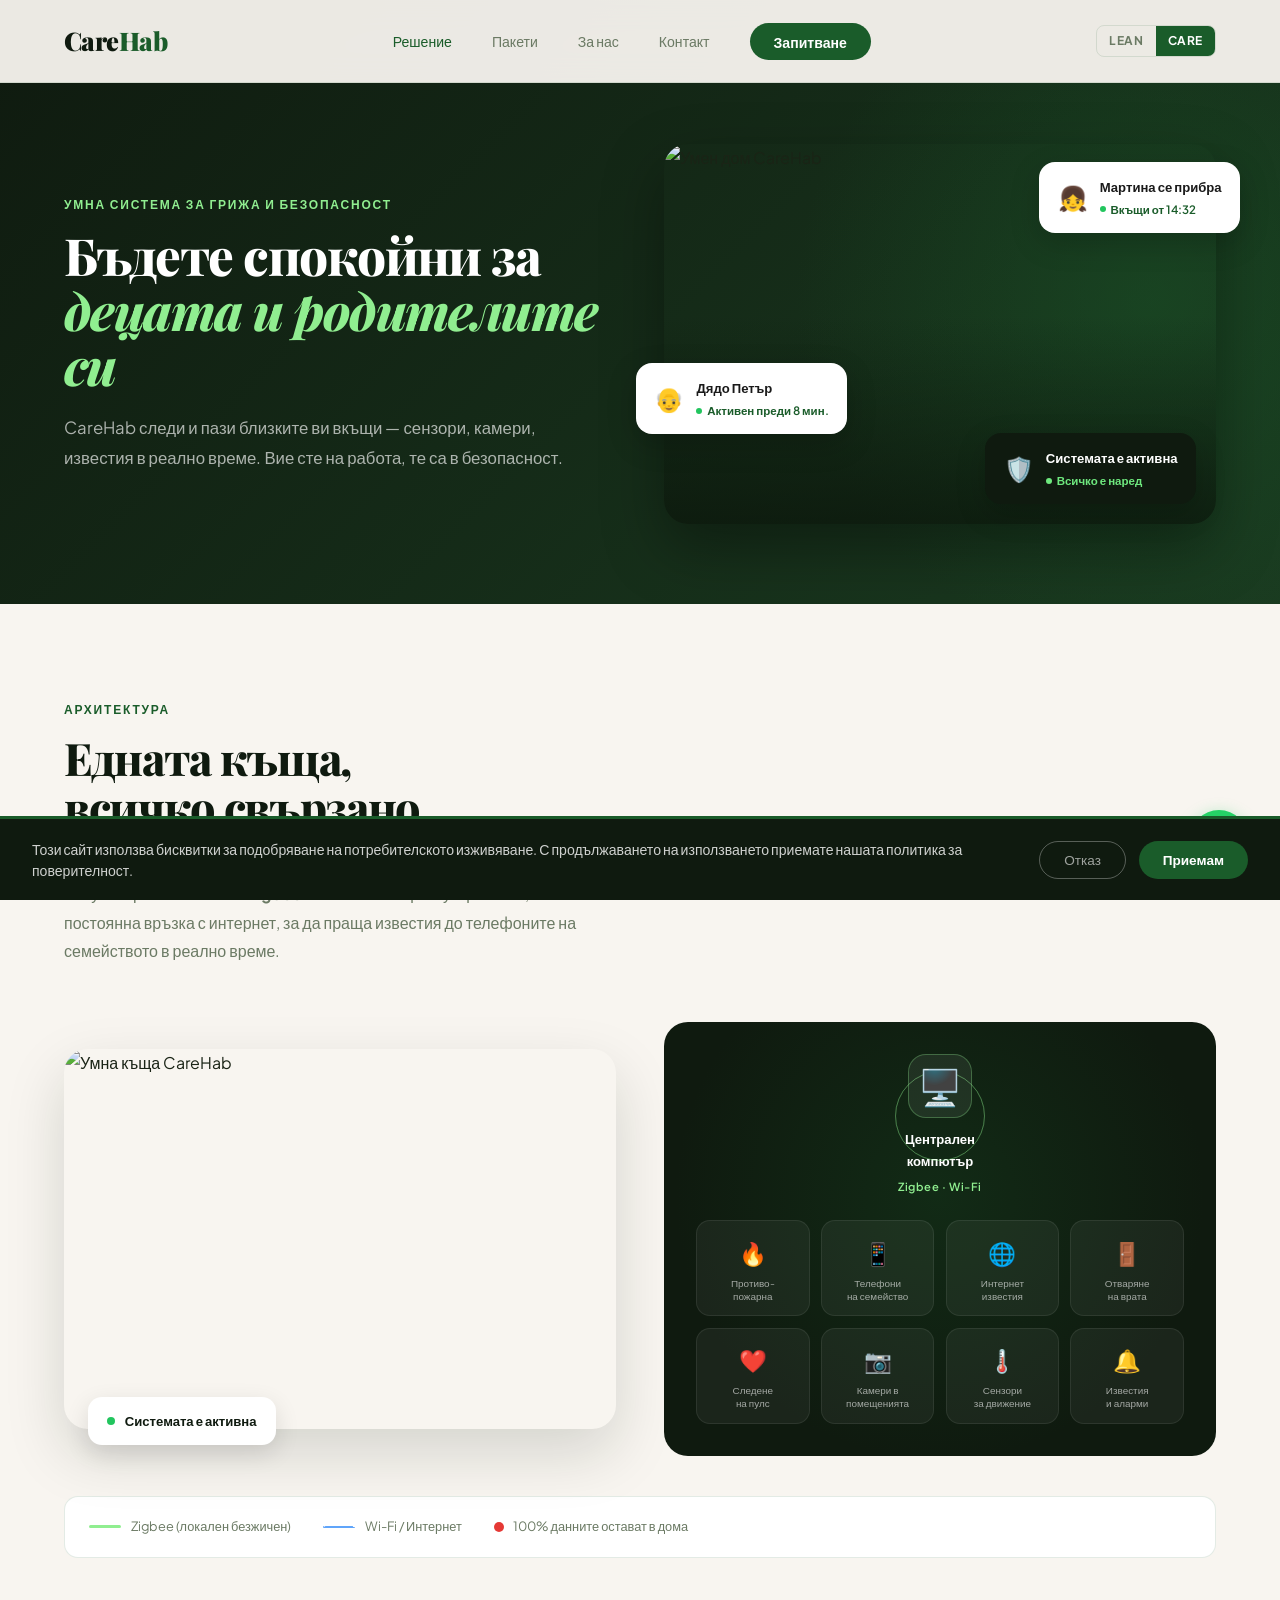
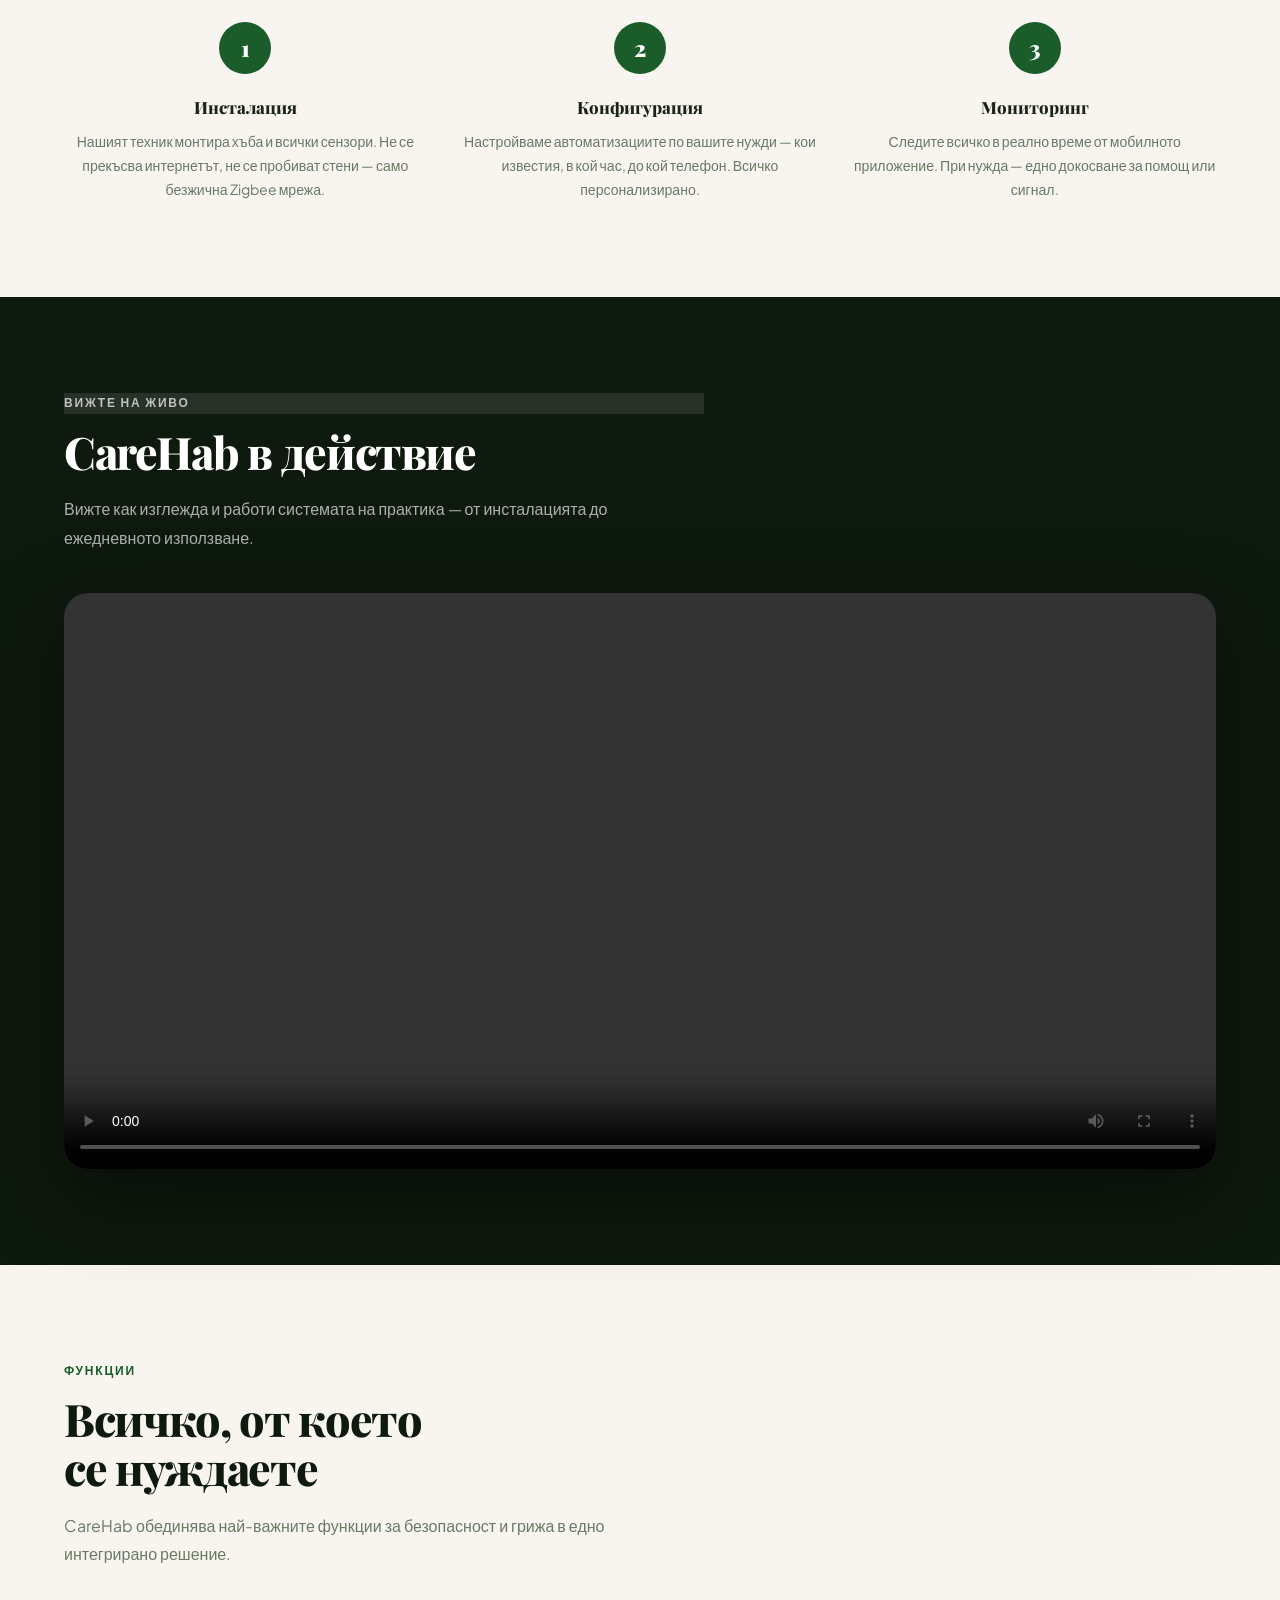
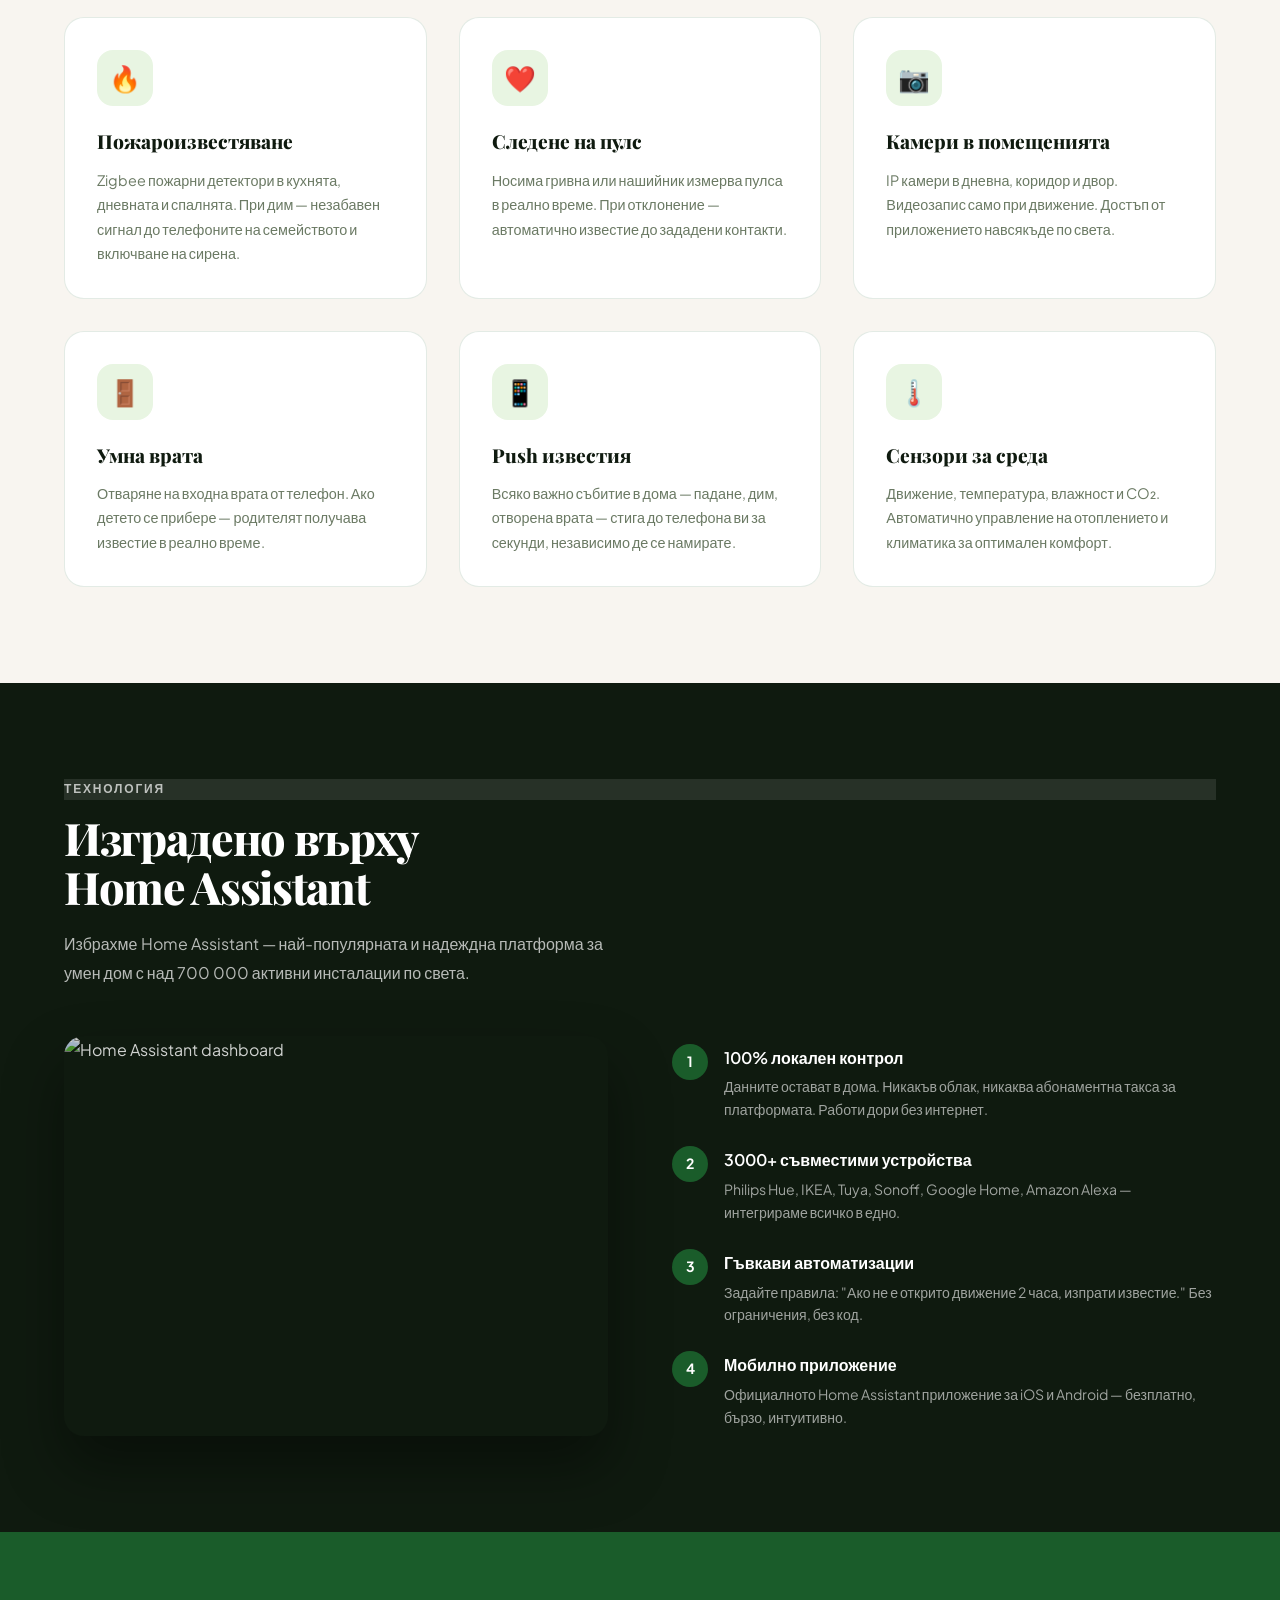
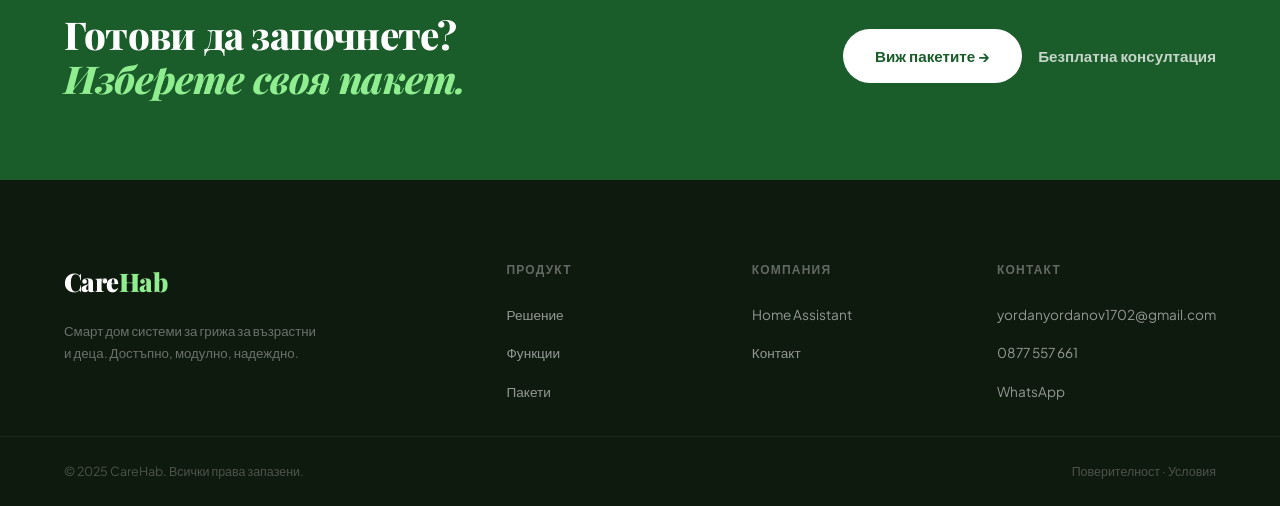
==== index.html @ 5077d725 "Expand admin panel: all sections editable + block editor for adding new items - index.html: add EDIT" ====
<!DOCTYPE html>
<html lang="bg">
<head>
<meta charset="UTF-8">
<meta name="viewport" content="width=device-width, initial-scale=1.0">
<meta name="google" content="notranslate">
<meta name="description" content="CareHab пази децата и родителите ви вкъщи — сензори, камери и известия в реално време. Подарете си спокойствие с умна система за грижа и безопасност на близките ви.">
<meta property="og:title" content="CareHab — Спокойствие за Вашите Близки">
<meta property="og:description" content="Пазим децата и родителите ви вкъщи — сензори, камери и известия в реално време. Умна грижа и безопасност за близките ви.">
<meta property="og:url" content="https://carehab.eu/">
<meta property="og:type" content="website">
<link rel="canonical" href="https://carehab.eu/">
<link rel="icon" type="image/svg+xml" href="data:image/svg+xml,<svg xmlns='http://www.w3.org/2000/svg' viewBox='0 0 64 64'><rect width='64' height='64' fill='%230f1a0f'/><text x='50%25' y='54%25' font-family='Georgia,serif' font-size='24' font-weight='bold' fill='%231a5c2a' text-anchor='middle' dominant-baseline='middle'>CH</text></svg>">
<title>CareHab — Спокойствие за Вашите Близки</title>
<script async src="https://www.googletagmanager.com/gtag/js?id=G-Q569DS673V"></script>
<script>window.dataLayer=window.dataLayer||[];function gtag(){dataLayer.push(arguments)}gtag('js',new Date());gtag('config','G-Q569DS673V');</script>
<link href="https://fonts.googleapis.com/css2?family=Playfair+Display:wght@700;800;900&family=Plus+Jakarta+Sans:wght@300;400;500;600&display=swap" rel="stylesheet">
<link rel="stylesheet" href="css/shared.css">
<style>
/* HERO 2-COL OVERRIDE */
.page-hero { display: grid; grid-template-columns: 1fr 1fr; gap: 3rem; align-items: center; padding: 9rem 5% 5rem; }
.page-hero-content { max-width: none; }
.page-hero-visual { position: relative; z-index: 1; }
.phv-card { border-radius: 24px; overflow: hidden; position: relative; box-shadow: 0 24px 60px rgba(0,0,0,0.35); }
.phv-card img { width: 100%; height: 380px; object-fit: cover; display: block; }
.phv-card::after { content:''; position:absolute; inset:0; background: linear-gradient(to top, rgba(10,20,10,.7) 0%, transparent 55%); }
.phv-badge { position: absolute; background: white; border-radius: 16px; padding: .85rem 1.15rem; display: flex; align-items: center; gap: .75rem; box-shadow: 0 10px 30px rgba(0,0,0,.18); z-index: 2; min-width: 190px; animation: float-in .6s ease both; }
.phv-badge-icon { font-size: 1.5rem; flex-shrink: 0; }
.phv-badge-name { font-size: .82rem; font-weight: 700; color: #1a1a1a; margin-bottom: .1rem; }
.phv-badge-status { font-size: .72rem; color: #1a5c2a; font-weight: 600; display: flex; align-items: center; gap: .3rem; }
.phv-badge-status::before { content:''; width: 6px; height: 6px; border-radius: 50%; background: #22c55e; display: inline-block; }
.phv-b1 { bottom: 90px; left: -28px; animation-delay: .1s; }
.phv-b2 { top: 18px; right: -24px; animation-delay: .25s; }
.phv-b3 { bottom: 20px; right: 20px; background: var(--dark); animation-delay: .4s; }
.phv-b3 .phv-badge-name { color: white; }
.phv-b3 .phv-badge-status { color: #6ee87e; }
.phv-b3 .phv-badge-status::before { background: #6ee87e; }
@keyframes float-in { from { opacity:0; transform:translateY(10px); } to { opacity:1; transform:none; } }
.phv-hub { position: absolute; bottom: 95px; right: -24px; width: 52px; height: 52px; background: var(--green); border-radius: 14px; display: flex; align-items: center; justify-content: center; font-size: 1.5rem; box-shadow: 0 8px 20px rgba(26,92,42,.5); z-index: 2; animation: float-in .5s .15s ease both; }
@media (max-width: 860px) {
  .page-hero { grid-template-columns: 1fr; }
  .page-hero-visual { display: none; }
}

/* VIDEO */
.video-section { background: var(--dark); }
.video-section .section-tag { background: rgba(255,255,255,.1); color: rgba(255,255,255,.7); }
.video-section .section-h { color: white; }
.video-section .section-p { color: rgba(255,255,255,.65); }
.video-wrap { margin-top: 2.5rem; border-radius: 24px; overflow: hidden; box-shadow: 0 30px 80px rgba(0,0,0,.5); position: relative; background: #000; }
.video-wrap video { width: 100%; display: block; max-height: 70vh; object-fit: contain; }

/* FEATURES GRID */
.features-section { background: var(--cream); }
.features-grid { display: grid; grid-template-columns: repeat(3, 1fr); gap: 2rem; margin-top: 3rem; }
.feature-card { background: white; border-radius: 20px; padding: 2rem; border: 1px solid var(--border); transition: box-shadow .25s, transform .25s; }
.feature-card:hover { box-shadow: 0 16px 40px rgba(15,26,15,.1); transform: translateY(-4px); }
.feature-card-icon { width: 56px; height: 56px; background: var(--accent); border-radius: 16px; display: flex; align-items: center; justify-content: center; font-size: 1.6rem; margin-bottom: 1.2rem; }
.feature-card h3 { font-family: 'Playfair Display', serif; font-size: 1.2rem; margin-bottom: .6rem; color: var(--dark); }
.feature-card p { font-size: .9rem; color: var(--muted); line-height: 1.7; }
@media (max-width: 900px) { .features-grid { grid-template-columns: 1fr 1fr; } }
@media (max-width: 600px) { .features-grid { grid-template-columns: 1fr; } }

/* HA SECTION */
.ha-section { background: var(--dark); color: white; }
.ha-section .section-tag { background: rgba(255,255,255,.1); color: rgba(255,255,255,.7); }
.ha-section .section-h { color: white; }
.ha-section .section-p { color: rgba(255,255,255,.7); }
.ha-grid { display: grid; grid-template-columns: 1fr 1fr; gap: 4rem; align-items: center; margin-top: 3rem; }
.ha-img { border-radius: 20px; overflow: hidden; box-shadow: 0 30px 60px rgba(0,0,0,.4); }
.ha-img img { width: 100%; height: 400px; object-fit: cover; display: block; }
.ha-points { display: flex; flex-direction: column; gap: 1.6rem; }
.ha-point { display: flex; gap: 1rem; align-items: flex-start; }
.ha-point-num { width: 36px; height: 36px; background: var(--green); color: white; border-radius: 50%; display: flex; align-items: center; justify-content: center; font-weight: 700; font-size: .88rem; flex-shrink: 0; }
.ha-point-text h4 { font-size: 1rem; font-weight: 600; color: white; margin-bottom: .3rem; }
.ha-point-text p { font-size: .88rem; color: rgba(255,255,255,.6); line-height: 1.6; }
@media (max-width: 800px) { .ha-grid { grid-template-columns: 1fr; } }

/* HOW DETAIL */
.how-detail-steps { display: grid; grid-template-columns: repeat(3, 1fr); gap: 2rem; margin-top: 3rem; }
.how-step { text-align: center; }
.how-step-num { width: 52px; height: 52px; background: var(--green); color: white; border-radius: 50%; display: flex; align-items: center; justify-content: center; font-family: 'Playfair Display', serif; font-size: 1.4rem; font-weight: 900; margin: 0 auto 1.2rem; }
.how-step h3 { font-size: 1.05rem; margin-bottom: .5rem; }
.how-step p { font-size: .88rem; color: var(--muted); line-height: 1.7; }
@media (max-width: 700px) { .how-detail-steps { grid-template-columns: 1fr; } }
</style>
</head>
<body>

<nav>
  <a href="index.html" class="logo">Care<span>Hab</span></a>
  <ul>
    <li><a href="index.html">Решение</a></li>
    <li><a href="paketi.html">Пакети</a></li>
    <li><a href="za-nas.html">За нас</a></li>
    <li><a href="kontakt.html">Контакт</a></li>
    <li><a href="kontakt.html" class="nav-cta">Запитване</a></li>
  </ul>
  <div style="display:flex;align-items:center;gap:1rem;">
    <div class="site-switcher">
      <a href="https://leanhab.eu" target="_blank" rel="noopener" class="site-btn">LEAN</a>
      <span class="site-btn active">CARE</span>
    </div>
    <button class="hamburger" id="hamburger" onclick="toggleMenu()" aria-label="Меню">
      <span></span><span></span><span></span>
    </button>
  </div>
</nav>

<div class="mobile-nav" id="mobile-nav">
  <a href="index.html" onclick="closeMenu()">Решение</a>
  <a href="paketi.html" onclick="closeMenu()">Пакети</a>
  <a href="za-nas.html" onclick="closeMenu()">За нас</a>
  <a href="kontakt.html" onclick="closeMenu()">Контакт</a>
  <a href="kontakt.html" onclick="closeMenu()">Запитване →</a>
</div>

<a href="https://wa.me/359883584139" target="_blank" class="whatsapp-btn" aria-label="WhatsApp">
  <span class="whatsapp-tooltip">Пишете ни в WhatsApp</span>
  <svg viewBox="0 0 24 24"><path d="M17.472 14.382c-.297-.149-1.758-.867-2.03-.967-.273-.099-.471-.148-.67.15-.197.297-.767.966-.94 1.164-.173.199-.347.223-.644.075-.297-.15-1.255-.463-2.39-1.475-.883-.788-1.48-1.761-1.653-2.059-.173-.297-.018-.458.13-.606.134-.133.298-.347.446-.52.149-.174.198-.298.298-.497.099-.198.05-.371-.025-.52-.075-.149-.669-1.612-.916-2.207-.242-.579-.487-.5-.669-.51-.173-.008-.371-.01-.57-.01-.198 0-.52.074-.792.372-.272.297-1.04 1.016-1.04 2.479 0 1.462 1.065 2.875 1.213 3.074.149.198 2.096 3.2 5.077 4.487.709.306 1.262.489 1.694.625.712.227 1.36.195 1.871.118.571-.085 1.758-.719 2.006-1.413.248-.694.248-1.289.173-1.413-.074-.124-.272-.198-.57-.347m-5.421 7.403h-.004a9.87 9.87 0 01-5.031-1.378l-.361-.214-3.741.982.998-3.648-.235-.374a9.86 9.86 0 01-1.51-5.26c.001-5.45 4.436-9.884 9.888-9.884 2.64 0 5.122 1.03 6.988 2.898a9.825 9.825 0 012.893 6.994c-.003 5.45-4.437 9.884-9.885 9.884m8.413-18.297A11.815 11.815 0 0012.05 0C5.495 0 .16 5.335.157 11.892c0 2.096.547 4.142 1.588 5.945L.057 24l6.305-1.654a11.882 11.882 0 005.683 1.448h.005c6.554 0 11.89-5.335 11.893-11.893a11.821 11.821 0 00-3.48-8.413z"/></svg>
</a>

<div class="cookie-banner" id="cookie-banner">
  <p>Този сайт използва бисквитки за подобряване на потребителското изживяване. С продължаването на използването приемате нашата политика за поверителност.</p>
  <div class="cookie-actions">
    <button class="btn-cookie-decline" onclick="cookieDecline()">Отказ</button>
    <button class="btn-cookie-accept" onclick="cookieAccept()">Приемам</button>
  </div>
</div>

<!-- PAGE HERO -->
<div class="page-hero">
  <div class="page-hero-content">
    <div class="section-tag"><!-- EDIT:hero_tag -->Умна система за грижа и безопасност<!-- /EDIT:hero_tag --></div>
    <h1><!-- EDIT:hero_title -->Бъдете спокойни за<br><em>децата и родителите си</em><!-- /EDIT:hero_title --></h1>
    <p><!-- EDIT:hero_sub -->CareHab следи и пази близките ви вкъщи — сензори, камери, известия в реално време. Вие сте на работа, те са в безопасност.<!-- /EDIT:hero_sub --></p>
  </div>

  <div class="page-hero-visual">
    <div class="phv-card">
      <img src="https://images.unsplash.com/photo-1570129477492-45c003edd2be?w=900&q=85" alt="Умен дом CareHab">
    </div>

    <!-- Elder badge -->
    <div class="phv-badge phv-b1">
      <div class="phv-badge-icon">👴</div>
      <div>
        <div class="phv-badge-name"><!-- EDIT:badge_elder_name -->Дядо Петър<!-- /EDIT:badge_elder_name --></div>
        <div class="phv-badge-status"><!-- EDIT:badge_elder_status -->Активен преди 8 мин.<!-- /EDIT:badge_elder_status --></div>
      </div>
    </div>

    <!-- Child badge -->
    <div class="phv-badge phv-b2">
      <div class="phv-badge-icon">👧</div>
      <div>
        <div class="phv-badge-name"><!-- EDIT:badge_child_name -->Мартина се прибра<!-- /EDIT:badge_child_name --></div>
        <div class="phv-badge-status"><!-- EDIT:badge_child_status -->Вкъщи от 14:32<!-- /EDIT:badge_child_status --></div>
      </div>
    </div>

    <!-- System status -->
    <div class="phv-badge phv-b3">
      <div class="phv-badge-icon">🛡️</div>
      <div>
        <div class="phv-badge-name">Системата е активна</div>
        <div class="phv-badge-status">Всичко е наред</div>
      </div>
    </div>
  </div>
</div>

<!-- КАК РАБОТИ — ДЕТАЙЛНО -->
<section class="section howitworks-section" id="howitworks">
  <div style="max-width:640px;">
    <div class="section-tag">Архитектура</div>
    <h2 class="section-h"><!-- EDIT:hiw_title -->Едната къща,<br>всичко свързано<!-- /EDIT:hiw_title --></h2>
    <p class="section-p"><!-- EDIT:hiw_text -->В дома инсталираме един малък компютър — сърцето на системата. Той комуникира безжично по <strong>Zigbee</strong> с всички сензори и устройства, и има постоянна връзка с интернет, за да праща известия до телефоните на семейството в реално време.<!-- /EDIT:hiw_text --></p>
  </div>
  <div class="hiw-layout">
    <div class="hiw-photo-wrap">
      <img src="https://images.unsplash.com/photo-1570129477492-45c003edd2be?w=800&q=85" alt="Умна къща CareHab" class="hiw-photo">
      <div class="hiw-photo-badge"><span class="hiw-badge-dot"></span> Системата е активна</div>
    </div>
    <div class="hiw-diagram">
      <div class="hiw-hub">
        <div class="hiw-hub-icon">🖥️</div>
        <div class="hiw-hub-label">Централен<br>компютър</div>
        <div class="hiw-hub-sub">Zigbee · Wi-Fi</div>
        <div class="hiw-pulse-ring"></div>
        <div class="hiw-pulse-ring hiw-pulse-ring-2"></div>
      </div>
      <div class="hiw-nodes">
        <div class="hiw-node"><div class="hiw-node-icon">🔥</div><div class="hiw-node-label">Противо-<br>пожарна</div></div>
        <div class="hiw-node"><div class="hiw-node-icon">📱</div><div class="hiw-node-label">Телефони<br>на семейство</div></div>
        <div class="hiw-node"><div class="hiw-node-icon">🌐</div><div class="hiw-node-label">Интернет<br>известия</div></div>
        <div class="hiw-node"><div class="hiw-node-icon">🚪</div><div class="hiw-node-label">Отваряне<br>на врата</div></div>
        <div class="hiw-node"><div class="hiw-node-icon">❤️</div><div class="hiw-node-label">Следене<br>на пулс</div></div>
        <div class="hiw-node"><div class="hiw-node-icon">📷</div><div class="hiw-node-label">Камери в<br>помещенията</div></div>
        <div class="hiw-node"><div class="hiw-node-icon">🌡️</div><div class="hiw-node-label">Сензори<br>за движение</div></div>
        <div class="hiw-node"><div class="hiw-node-icon">🔔</div><div class="hiw-node-label">Известия<br>и аларми</div></div>
      </div>
    </div>
  </div>
  <div class="hiw-legend">
    <div class="hiw-legend-item"><div class="hiw-legend-line hiw-line-zigbee"></div><span>Zigbee (локален безжичен)</span></div>
    <div class="hiw-legend-item"><div class="hiw-legend-line hiw-line-wifi"></div><span>Wi-Fi / Интернет</span></div>
    <div class="hiw-legend-item"><div class="hiw-legend-dot" style="background:#e53935;"></div><span>100% данните остават в дома</span></div>
  </div>

  <!-- Стъпки -->
  <div class="how-detail-steps" style="margin-top:4rem;"><!-- EDIT:hiw_steps -->
    <div class="how-step">
      <div class="how-step-num">1</div>
      <h3>Инсталация</h3>
      <p>Нашият техник монтира хъба и всички сензори. Не се прекъсва интернетът, не се пробиват стени — само безжична Zigbee мрежа.</p>
    </div>
    <div class="how-step">
      <div class="how-step-num">2</div>
      <h3>Конфигурация</h3>
      <p>Настройваме автоматизациите по вашите нужди — кои известия, в кой час, до кой телефон. Всичко персонализирано.</p>
    </div>
    <div class="how-step">
      <div class="how-step-num">3</div>
      <h3>Мониторинг</h3>
      <p>Следите всичко в реално време от мобилното приложение. При нужда — едно докосване за помощ или сигнал.</p>
    </div><!-- /EDIT:hiw_steps -->
  </div>
</section>

<!-- ВИДЕО -->
<section class="section video-section" id="video">
  <div style="max-width:640px;">
    <div class="section-tag">Вижте на живо</div>
    <h2 class="section-h"><!-- EDIT:video_title -->CareHab в действие<!-- /EDIT:video_title --></h2>
    <p class="section-p"><!-- EDIT:video_text -->Вижте как изглежда и работи системата на практика — от инсталацията до ежедневното използване.<!-- /EDIT:video_text --></p>
  </div>
  <div class="video-wrap">
    <video controls playsinline preload="metadata" poster="">
      <source src="video/carehab.mp4" type="video/mp4">
      Вашият браузър не поддържа видео.
    </video>
  </div>
</section>

<!-- ФУНКЦИИ -->
<section class="section features-section" id="features">
  <div style="max-width:600px;">
    <div class="section-tag">Функции</div>
    <h2 class="section-h"><!-- EDIT:features_title -->Всичко, от което<br>се нуждаете<!-- /EDIT:features_title --></h2>
    <p class="section-p"><!-- EDIT:features_text -->CareHab обединява най-важните функции за безопасност и грижа в едно интегрирано решение.<!-- /EDIT:features_text --></p>
  </div>
  <div class="features-grid"><!-- EDIT:features_cards -->
    <div class="feature-card">
      <div class="feature-card-icon">🔥</div>
      <h3>Пожароизвестяване</h3>
      <p>Zigbee пожарни детектори в кухнята, дневната и спалнята. При дим — незабавен сигнал до телефоните на семейството и включване на сирена.</p>
    </div>
    <div class="feature-card">
      <div class="feature-card-icon">❤️</div>
      <h3>Следене на пулс</h3>
      <p>Носима гривна или нашийник измерва пулса в реално време. При отклонение — автоматично известие до зададени контакти.</p>
    </div>
    <div class="feature-card">
      <div class="feature-card-icon">📷</div>
      <h3>Камери в помещенията</h3>
      <p>IP камери в дневна, коридор и двор. Видеозапис само при движение. Достъп от приложението навсякъде по света.</p>
    </div>
    <div class="feature-card">
      <div class="feature-card-icon">🚪</div>
      <h3>Умна врата</h3>
      <p>Отваряне на входна врата от телефон. Ако детето се прибере — родителят получава известие в реално време.</p>
    </div>
    <div class="feature-card">
      <div class="feature-card-icon">📱</div>
      <h3>Push известия</h3>
      <p>Всяко важно събитие в дома — падане, дим, отворена врата — стига до телефона ви за секунди, независимо де се намирате.</p>
    </div>
    <div class="feature-card">
      <div class="feature-card-icon">🌡️</div>
      <h3>Сензори за среда</h3>
      <p>Движение, температура, влажност и CO₂. Автоматично управление на отоплението и климатика за оптимален комфорт.</p>
    </div><!-- /EDIT:features_cards -->
  </div>
</section>

<!-- HOME ASSISTANT -->
<section class="section ha-section" id="ha">
  <div class="section-tag">Технология</div>
  <h2 class="section-h"><!-- EDIT:ha_title -->Изградено върху<br>Home Assistant<!-- /EDIT:ha_title --></h2>
  <p class="section-p"><!-- EDIT:ha_text -->Избрахме Home Assistant — най-популярната и надеждна платформа за умен дом с над 700 000 активни инсталации по света.<!-- /EDIT:ha_text --></p>
  <div class="ha-grid">
    <div class="ha-img">
      <img src="https://images.unsplash.com/photo-1558002038-1055907df827?w=800&q=85" alt="Home Assistant dashboard">
    </div>
    <div class="ha-points"><!-- EDIT:ha_points -->
      <div class="ha-point">
        <div class="ha-point-num">1</div>
        <div class="ha-point-text">
          <h4>100% локален контрол</h4>
          <p>Данните остават в дома. Никакъв облак, никаква абонаментна такса за платформата. Работи дори без интернет.</p>
        </div>
      </div>
      <div class="ha-point">
        <div class="ha-point-num">2</div>
        <div class="ha-point-text">
          <h4>3000+ съвместими устройства</h4>
          <p>Philips Hue, IKEA, Tuya, Sonoff, Google Home, Amazon Alexa — интегрираме всичко в едно.</p>
        </div>
      </div>
      <div class="ha-point">
        <div class="ha-point-num">3</div>
        <div class="ha-point-text">
          <h4>Гъвкави автоматизации</h4>
          <p>Задайте правила: "Ако не е открито движение 2 часа, изпрати известие." Без ограничения, без код.</p>
        </div>
      </div>
      <div class="ha-point">
        <div class="ha-point-num">4</div>
        <div class="ha-point-text">
          <h4>Мобилно приложение</h4>
          <p>Официалното Home Assistant приложение за iOS и Android — безплатно, бързо, интуитивно.</p>
        </div>
      </div><!-- /EDIT:ha_points -->
    </div>
  </div>
</section>

<!-- CTA -->
<div class="cta-banner">
  <h2><!-- EDIT:cta_title -->Готови да започнете?<br><em>Изберете своя пакет.</em><!-- /EDIT:cta_title --></h2>
  <div class="cta-banner-btns">
    <a href="paketi.html" class="btn-white">Виж пакетите →</a>
    <a href="kontakt.html" class="btn-white-ghost">Безплатна консултация</a>
  </div>
</div>

<!-- FOOTER -->
<footer>
  <div class="footer-brand">
    <a href="index.html" class="logo">Care<span>Hab</span></a>
    <p>Смарт дом системи за грижа за възрастни и деца. Достъпно, модулно, надеждно.</p>
  </div>
  <div>
    <h4>Продукт</h4>
    <ul>
      <li><a href="index.html">Решение</a></li>
      <li><a href="index.html#features">Функции</a></li>
      <li><a href="paketi.html">Пакети</a></li>
    </ul>
  </div>
  <div>
    <h4>Компания</h4>
    <ul>
      <li><a href="index.html#ha">Home Assistant</a></li>
      <li><a href="kontakt.html">Контакт</a></li>
    </ul>
  </div>
  <div>
    <h4>Контакт</h4>
    <ul>
      <li><a href="mailto:yordanyordanov1702@gmail.com">yordanyordanov1702@gmail.com</a></li>
      <li><a href="tel:+359877557661">0877 557 661</a></li>
      <li><a href="https://wa.me/359883584139">WhatsApp</a></li>
    </ul>
  </div>
</footer>
<div class="footer-bottom">
  <span>© 2025 CareHab. Всички права запазени.</span>
  <span>Поверителност · Условия</span>
</div>

<script src="js/shared.js"></script>
</body>
</html>
---- css/shared.css ----
:root {
  --bg: #f8f5f0;
  --dark: #0f1a0f;
  --green: #1a5c2a;
  --green-light: #2d8b3f;
  --accent: #e8f5e2;
  --warm: #f0ebe3;
  --text: #1a2416;
  --muted: #6b7a64;
  --border: rgba(26,92,42,0.12);
  --white: #ffffff;
}
* { margin: 0; padding: 0; box-sizing: border-box; }
html { scroll-behavior: smooth; }
body { background: var(--bg); color: var(--text); font-family: 'Plus Jakarta Sans', sans-serif; font-weight: 400; line-height: 1.7; overflow-x: hidden; }
h1,h2,h3 { font-family: 'Playfair Display', serif; font-weight: 800; }

/* NAV */
nav { position: fixed; top: 0; left: 0; right: 0; z-index: 100; display: flex; justify-content: space-between; align-items: center; padding: 1.2rem 5%; background: rgba(248,245,240,0.95); backdrop-filter: blur(16px); border-bottom: 1px solid var(--border); }
.logo { font-family: 'Playfair Display', serif; font-weight: 900; font-size: 1.6rem; color: var(--dark); letter-spacing: -0.02em; text-decoration: none; }
.logo span { color: var(--green); }
nav ul { display: flex; gap: 2.5rem; list-style: none; }
nav a { color: var(--muted); text-decoration: none; font-size: 0.88rem; font-weight: 500; transition: color 0.2s; }
nav a:hover, nav a.active { color: var(--green); }
.nav-cta { background: var(--green) !important; color: white !important; padding: 0.6rem 1.5rem; border-radius: 100px; font-weight: 600 !important; }
.nav-cta:hover { background: var(--green-light) !important; }

/* SITE SWITCHER */
.site-switcher { display: flex; gap: 0; border: 1px solid var(--border); overflow: hidden; border-radius: 8px; }
.site-btn { background: none; border: none; color: var(--muted); padding: 0.3rem 0.75rem; font-size: 0.75rem; font-weight: 700; cursor: pointer; transition: all 0.2s; font-family: 'Plus Jakarta Sans', sans-serif; letter-spacing: 0.05em; text-decoration: none; display: flex; align-items: center; }
.site-btn.active { background: var(--green); color: white; }
.site-btn:hover:not(.active) { background: var(--accent); color: var(--green); }

/* HAMBURGER */
.hamburger { display: none; flex-direction: column; gap: 5px; cursor: pointer; padding: 4px; background: none; border: none; }
.hamburger span { display: block; width: 24px; height: 2px; background: var(--dark); transition: all 0.3s; border-radius: 2px; }
.hamburger.open span:nth-child(1) { transform: translateY(7px) rotate(45deg); }
.hamburger.open span:nth-child(2) { opacity: 0; }
.hamburger.open span:nth-child(3) { transform: translateY(-7px) rotate(-45deg); }
.mobile-nav { display: none; position: fixed; top: 64px; left: 0; right: 0; background: var(--bg); border-bottom: 2px solid var(--green); z-index: 99; padding: 1rem 5%; flex-direction: column; box-shadow: 0 8px 24px rgba(0,0,0,0.08); }
.mobile-nav a { color: var(--text); text-decoration: none; font-size: 1rem; font-weight: 500; padding: 0.9rem 0; border-bottom: 1px solid var(--border); display: block; transition: color 0.2s; }
.mobile-nav a:last-of-type { border-bottom: none; color: var(--green); font-weight: 700; }
.mobile-nav a:hover { color: var(--green); }
.mobile-nav.open { display: flex; }

/* SECTION UTILS */
.section { padding: 6rem 5%; }
.section-tag { font-size: 0.75rem; text-transform: uppercase; letter-spacing: 0.15em; color: var(--green); font-weight: 600; margin-bottom: 0.8rem; }
.section-h { font-size: clamp(2rem, 3.5vw, 3rem); letter-spacing: -0.03em; line-height: 1.1; color: var(--dark); margin-bottom: 1.2rem; }
.section-p { color: var(--muted); font-size: 1rem; line-height: 1.8; max-width: 560px; }

/* BUTTONS */
.btn-green { background: var(--green); color: white; padding: 0.9rem 2rem; border-radius: 100px; font-weight: 600; font-size: 0.95rem; text-decoration: none; transition: transform 0.2s, background 0.2s; display: inline-block; }
.btn-green:hover { background: var(--green-light); transform: translateY(-2px); }
.btn-ghost { color: var(--green); font-size: 0.95rem; font-weight: 600; text-decoration: none; display: inline-flex; align-items: center; gap: 0.4rem; transition: gap 0.2s; }
.btn-ghost:hover { gap: 0.7rem; }
.btn-outline { border: 2px solid var(--green); color: var(--green); padding: 0.85rem 2rem; border-radius: 100px; font-weight: 600; font-size: 0.95rem; text-decoration: none; transition: all 0.2s; display: inline-block; }
.btn-outline:hover { background: var(--green); color: white; }

/* PAGE HERO (for inner pages) */
.page-hero { padding: 10rem 5% 5rem; background: linear-gradient(135deg, var(--dark) 0%, #1a3a20 100%); position: relative; overflow: hidden; }
.page-hero::before { content:''; position:absolute; top:0; right:0; width:50%; height:100%; background: radial-gradient(circle at 80% 50%, rgba(26,92,42,0.4), transparent 60%); pointer-events:none; }
.page-hero-content { position: relative; z-index: 1; max-width: 640px; }
.page-hero .section-tag { color: #90ee90; }
.page-hero h1 { font-size: clamp(2.4rem, 4vw, 3.6rem); color: white; line-height: 1.08; letter-spacing: -0.03em; margin-bottom: 1.2rem; }
.page-hero h1 em { color: #90ee90; font-style: italic; }
.page-hero p { color: rgba(255,255,255,0.65); font-size: 1.05rem; line-height: 1.8; max-width: 520px; }

/* SOCIAL BAR */
.social-bar { background: var(--dark); padding: 1.3rem 5%; display: flex; align-items: center; gap: 3rem; overflow: hidden; }
.social-bar-label { font-size: 0.75rem; color: rgba(255,255,255,0.35); text-transform: uppercase; letter-spacing: 0.1em; white-space: nowrap; flex-shrink: 0; }
.social-logos { display: flex; gap: 2.5rem; align-items: center; flex-wrap: wrap; }
.social-logo { font-size: 0.82rem; color: rgba(255,255,255,0.45); font-weight: 600; letter-spacing: 0.04em; white-space: nowrap; }

/* STATS BAR */
.stats-section { background: var(--green); padding: 5rem 5%; display: grid; grid-template-columns: repeat(4,1fr); gap: 2rem; text-align: center; }
.stat-item .num { font-family: 'Playfair Display', serif; font-size: 2.8rem; font-weight: 900; color: white; line-height: 1; }
.stat-item .lbl { font-size: 0.82rem; color: rgba(255,255,255,0.65); margin-top: 0.5rem; line-height: 1.4; }

/* CTA BANNER */
.cta-banner { background: var(--green); padding: 5rem 5%; display: flex; align-items: center; justify-content: space-between; gap: 2rem; flex-wrap: wrap; }
.cta-banner h2 { font-size: clamp(1.8rem, 3vw, 2.6rem); color: white; letter-spacing: -0.02em; line-height: 1.15; }
.cta-banner h2 em { color: #90ee90; font-style: italic; }
.cta-banner-btns { display: flex; gap: 1rem; flex-wrap: wrap; }
.btn-white { background: white; color: var(--green); padding: 0.9rem 2rem; border-radius: 100px; font-weight: 700; font-size: 0.95rem; text-decoration: none; transition: transform 0.2s; display: inline-block; }
.btn-white:hover { transform: translateY(-2px); }
.btn-white-ghost { color: rgba(255,255,255,0.75); font-weight: 600; font-size: 0.95rem; text-decoration: none; display: inline-flex; align-items: center; gap: 0.4rem; transition: color 0.2s; padding: 0.9rem 0; }
.btn-white-ghost:hover { color: white; }

/* WHO CARDS */
.who-section { background: white; }
.who-grid { display: grid; grid-template-columns: 1fr 1fr; gap: 2.5rem; margin-top: 4rem; }
.who-card { border-radius: 24px; overflow: hidden; border: 1px solid var(--border); transition: transform 0.2s, box-shadow 0.2s; }
.who-card:hover { transform: translateY(-6px); box-shadow: 0 24px 50px rgba(0,0,0,0.1); }
.who-card-img { position: relative; }
.who-card-img img { width: 100%; height: 280px; object-fit: cover; display: block; }
.who-card-overlay { position: absolute; bottom: 0; left: 0; right: 0; background: linear-gradient(to top, rgba(15,26,15,0.88), transparent); padding: 2rem 1.5rem 1.5rem; color: white; }
.who-card-tag { display: inline-block; padding: 0.3rem 0.8rem; border-radius: 100px; font-size: 0.7rem; font-weight: 700; text-transform: uppercase; letter-spacing: 0.08em; margin-bottom: 0.5rem; }
.tag-elder { background: rgba(144,238,144,0.2); color: #90ee90; }
.tag-child { background: rgba(135,206,250,0.2); color: #87cefa; }
.who-card-title { font-family: 'Playfair Display', serif; font-size: 1.5rem; font-weight: 800; line-height: 1.2; }
.who-card-body { padding: 1.8rem; background: white; }
.who-card-body ul { list-style: none; display: flex; flex-direction: column; gap: 0.7rem; }
.who-card-body li { display: flex; align-items: flex-start; gap: 0.7rem; font-size: 0.88rem; color: var(--muted); line-height: 1.5; }
.who-card-body li::before { content: '→'; color: var(--green); font-size: 0.82rem; flex-shrink: 0; margin-top: 0.1rem; }

/* PROBLEM */
.problem-section { background: var(--warm); }
.problem-grid { display: grid; grid-template-columns: 1.2fr 1fr; gap: 4rem; align-items: center; margin-top: 4rem; }
.problem-img-stack { position: relative; }
.problem-img-main { border-radius: 20px; overflow: hidden; box-shadow: 0 20px 50px rgba(0,0,0,0.1); }
.problem-img-main img { width: 100%; height: 360px; object-fit: cover; display: block; }
.problem-img-small { position: absolute; bottom: -20px; right: -20px; width: 170px; height: 170px; border-radius: 16px; overflow: hidden; border: 4px solid white; box-shadow: 0 12px 30px rgba(0,0,0,0.15); }
.problem-img-small img { width: 100%; height: 100%; object-fit: cover; display: block; }
.problem-cards { display: flex; flex-direction: column; gap: 1rem; }
.problem-card { background: white; border-radius: 16px; padding: 1.3rem; display: flex; gap: 1rem; align-items: flex-start; border: 1px solid var(--border); transition: box-shadow 0.2s; }
.problem-card:hover { box-shadow: 0 8px 24px rgba(0,0,0,0.07); }
.problem-icon { width: 44px; height: 44px; border-radius: 12px; background: var(--accent); display: flex; align-items: center; justify-content: center; font-size: 1.4rem; flex-shrink: 0; }
.problem-card h4 { font-family: 'Plus Jakarta Sans', sans-serif; font-weight: 700; font-size: 0.92rem; color: var(--dark); margin-bottom: 0.2rem; }
.problem-card p { font-size: 0.82rem; color: var(--muted); line-height: 1.6; }

/* HOW IT WORKS */
.howitworks-section { background: var(--bg); }
.hiw-layout { display: grid; grid-template-columns: 1fr 1fr; gap: 3rem; align-items: center; margin-top: 3.5rem; margin-bottom: 2.5rem; }
.hiw-photo-wrap { position: relative; border-radius: 24px; overflow: visible; }
.hiw-photo { width: 100%; height: 380px; object-fit: cover; border-radius: 24px; box-shadow: 0 24px 60px rgba(15,26,15,0.15); display: block; }
.hiw-photo-badge { position: absolute; bottom: -16px; left: 24px; background: white; border-radius: 14px; padding: 0.8rem 1.2rem; box-shadow: 0 8px 24px rgba(0,0,0,0.12); display: flex; align-items: center; gap: 0.6rem; font-size: 0.82rem; font-weight: 700; color: var(--dark); white-space: nowrap; }
.hiw-badge-dot { width: 8px; height: 8px; border-radius: 50%; background: #22c55e; animation: blink 2s infinite; flex-shrink: 0; }
.hiw-diagram { background: var(--dark); border-radius: 24px; padding: 2rem; display: flex; flex-direction: column; align-items: center; gap: 1.5rem; min-height: 340px; justify-content: center; position: relative; overflow: hidden; }
.hiw-diagram::before { content: ''; position: absolute; inset: 0; background: radial-gradient(circle at 50% 40%, rgba(26,92,42,0.25), transparent 70%); pointer-events: none; }
.hiw-hub { display: flex; flex-direction: column; align-items: center; gap: 0.3rem; position: relative; z-index: 1; }
.hiw-hub-icon { font-size: 2.2rem; background: rgba(255,255,255,0.07); border: 1px solid rgba(144,238,144,0.3); border-radius: 18px; width: 64px; height: 64px; display: flex; align-items: center; justify-content: center; position: relative; z-index: 2; }
.hiw-hub-label { color: white; font-weight: 700; font-size: 0.82rem; text-align: center; margin-top: 0.3rem; }
.hiw-hub-sub { color: #90ee90; font-size: 0.7rem; font-weight: 600; text-align: center; letter-spacing: 0.05em; }
.hiw-pulse-ring { position: absolute; top: 50%; left: 50%; transform: translate(-50%,-60%); width: 90px; height: 90px; border-radius: 50%; border: 1.5px solid rgba(144,238,144,0.25); animation: pulse-expand 2.5s ease-out infinite; }
.hiw-pulse-ring-2 { animation-delay: 1.25s; }
.hiw-nodes { display: grid; grid-template-columns: repeat(4,1fr); gap: 0.7rem; width: 100%; position: relative; z-index: 1; }
.hiw-node { display: flex; flex-direction: column; align-items: center; gap: 0.3rem; background: rgba(255,255,255,0.05); border: 1px solid rgba(255,255,255,0.08); border-radius: 14px; padding: 0.8rem 0.4rem; transition: border-color 0.2s, background 0.2s; }
.hiw-node:hover { background: rgba(144,238,144,0.1); border-color: rgba(144,238,144,0.3); }
.hiw-node-icon { font-size: 1.4rem; }
.hiw-node-label { font-size: 0.62rem; color: rgba(255,255,255,0.6); text-align: center; line-height: 1.3; }
.hiw-legend { display: flex; gap: 2rem; align-items: center; flex-wrap: wrap; padding: 1.2rem 1.5rem; background: white; border-radius: 14px; border: 1px solid var(--border); }
.hiw-legend-item { display: flex; align-items: center; gap: 0.6rem; font-size: 0.8rem; color: var(--muted); }
.hiw-legend-line { width: 32px; height: 3px; border-radius: 2px; }
.hiw-line-zigbee { background: #90ee90; }
.hiw-line-wifi { height: 2px; border-top: 2px dashed #60a5fa; background: none; }
.hiw-legend-dot { width: 10px; height: 10px; border-radius: 50%; flex-shrink: 0; }

/* FEATURES */
.solution-section { background: white; }
.features-grid { display: grid; grid-template-columns: repeat(3,1fr); gap: 1.5rem; margin-top: 4rem; }
.feature-card { border-radius: 20px; overflow: hidden; border: 1px solid var(--border); transition: transform 0.2s, box-shadow 0.2s; }
.feature-card:hover { transform: translateY(-4px); box-shadow: 0 16px 40px rgba(0,0,0,0.08); }
.feature-card img { width: 100%; height: 160px; object-fit: cover; display: block; }
.feature-card-body { padding: 1.4rem; }
.feature-icon { font-size: 1.4rem; margin-bottom: 0.6rem; display: block; }
.feature-card-body h3 { font-family: 'Plus Jakarta Sans', sans-serif; font-weight: 700; font-size: 0.95rem; color: var(--dark); margin-bottom: 0.4rem; }
.feature-card-body p { font-size: 0.82rem; color: var(--muted); line-height: 1.6; }

/* HOME ASSISTANT */
.ha-section { background: var(--dark); padding: 6rem 5%; }
.ha-grid { display: grid; grid-template-columns: 1fr 1fr; gap: 5rem; align-items: center; margin-top: 4rem; }
.ha-img { border-radius: 20px; overflow: hidden; position: relative; }
.ha-img img { width: 100%; height: 400px; object-fit: cover; display: block; opacity: 0.8; }
.ha-img-overlay { position: absolute; inset: 0; background: linear-gradient(135deg, rgba(26,92,42,0.35), transparent); border-radius: 20px; }
.ha-list { list-style: none; display: flex; flex-direction: column; gap: 0.9rem; margin-bottom: 2rem; }
.ha-list li { display: flex; align-items: flex-start; gap: 0.8rem; font-size: 0.9rem; color: rgba(255,255,255,0.7); line-height: 1.5; }
.ha-list li::before { content: '✓'; color: #90ee90; flex-shrink: 0; font-weight: 700; }
.ha-stats { display: grid; grid-template-columns: 1fr 1fr; gap: 1rem; }
.ha-stat { background: rgba(255,255,255,0.05); border: 1px solid rgba(255,255,255,0.08); border-radius: 14px; padding: 1.2rem; }
.ha-stat .n { font-family: 'Playfair Display', serif; font-size: 1.8rem; font-weight: 900; color: #90ee90; line-height: 1; }
.ha-stat .l { font-size: 0.75rem; color: rgba(255,255,255,0.45); margin-top: 0.3rem; }

/* PRICING */
.pricing-section { background: var(--bg); padding: 6rem 5%; }
.pricing-grid { display: grid; grid-template-columns: repeat(4,1fr); gap: 1.5rem; margin-top: 4rem; }
.price-card { background: white; border: 1px solid var(--border); border-radius: 20px; padding: 2rem; transition: transform 0.2s, box-shadow 0.2s; position: relative; }
.price-card:hover { transform: translateY(-4px); box-shadow: 0 16px 40px rgba(0,0,0,0.07); }
.price-card.featured { background: var(--green); border-color: var(--green); }
.popular-badge { position: absolute; top: -12px; left: 50%; transform: translateX(-50%); background: #90ee90; color: var(--dark); font-size: 0.68rem; font-weight: 800; padding: 0.3rem 1rem; border-radius: 100px; text-transform: uppercase; letter-spacing: 0.06em; white-space: nowrap; }
.price-name { font-size: 0.72rem; font-weight: 700; text-transform: uppercase; letter-spacing: 0.1em; color: var(--muted); margin-bottom: 0.8rem; }
.price-card.featured .price-name { color: rgba(255,255,255,0.55); }
.price-amount { font-family: 'Playfair Display', serif; font-size: 2rem; font-weight: 900; line-height: 1; color: var(--dark); margin-bottom: 0.3rem; }
.price-card.featured .price-amount { color: white; }
.price-amount span { font-family: 'Plus Jakarta Sans', sans-serif; font-size: 0.85rem; font-weight: 400; color: var(--muted); }
.price-card.featured .price-amount span { color: rgba(255,255,255,0.6); }
.price-inquiry { font-family: 'Playfair Display', serif; font-size: 1.2rem; font-weight: 700; color: var(--green); margin-bottom: 0.3rem; line-height: 1.2; }
.price-card.featured .price-inquiry { color: #90ee90; }
.price-desc { font-size: 0.8rem; color: var(--muted); margin-bottom: 1.5rem; }
.price-card.featured .price-desc { color: rgba(255,255,255,0.55); }
.price-features { list-style: none; display: flex; flex-direction: column; gap: 0.6rem; margin-bottom: 1.8rem; }
.price-features li { font-size: 0.82rem; color: var(--muted); display: flex; align-items: flex-start; gap: 0.5rem; line-height: 1.4; }
.price-card.featured .price-features li { color: rgba(255,255,255,0.75); }
.price-features li .ck { color: var(--green); font-size: 0.82rem; flex-shrink: 0; font-weight: 700; }
.price-card.featured .price-features li .ck { color: #90ee90; }
.btn-price { display: block; text-align: center; padding: 0.8rem; border: 1.5px solid var(--border); border-radius: 12px; color: var(--dark); text-decoration: none; font-weight: 600; font-size: 0.85rem; transition: all 0.2s; }
.btn-price:hover { border-color: var(--green); background: var(--accent); }
.price-card.featured .btn-price { background: white; color: var(--green); border-color: white; }

/* FAQ */
.faq-section { background: white; padding: 6rem 5%; }
.faq-list { max-width: 720px; margin-top: 3rem; display: flex; flex-direction: column; gap: 1rem; }
.faq-item { border: 1px solid var(--border); border-radius: 16px; overflow: hidden; }
.faq-q { width: 100%; background: none; border: none; padding: 1.3rem 1.5rem; display: flex; justify-content: space-between; align-items: center; cursor: pointer; font-family: 'Plus Jakarta Sans', sans-serif; font-size: 0.95rem; font-weight: 600; color: var(--dark); text-align: left; transition: background 0.2s; }
.faq-q:hover { background: var(--accent); }
.faq-q .faq-icon { font-size: 1.2rem; transition: transform 0.3s; flex-shrink: 0; }
.faq-item.open .faq-q .faq-icon { transform: rotate(45deg); }
.faq-a { display: none; padding: 0 1.5rem 1.3rem; font-size: 0.88rem; color: var(--muted); line-height: 1.7; }
.faq-item.open .faq-a { display: block; }

/* CONTACT */
.contact-section { background: var(--warm); padding: 6rem 5%; }
.contact-grid { display: grid; grid-template-columns: 1fr 1fr; gap: 5rem; align-items: start; margin-top: 4rem; }
.why-list { display: flex; flex-direction: column; gap: 0.9rem; margin-top: 2rem; }
.why-list li { display: flex; align-items: center; gap: 0.7rem; font-size: 0.88rem; color: var(--muted); }
.why-list li::before { content: '✓'; color: var(--green); font-size: 1rem; flex-shrink: 0; font-weight: 700; }
.contact-info-cards { display: flex; flex-direction: column; gap: 1rem; margin-top: 2.5rem; }
.contact-info-card { background: white; border-radius: 16px; padding: 1.2rem 1.5rem; display: flex; align-items: center; gap: 1rem; border: 1px solid var(--border); text-decoration: none; transition: box-shadow 0.2s; }
.contact-info-card:hover { box-shadow: 0 8px 24px rgba(0,0,0,0.08); }
.contact-info-icon { width: 44px; height: 44px; border-radius: 12px; background: var(--accent); display: flex; align-items: center; justify-content: center; font-size: 1.3rem; flex-shrink: 0; }
.contact-info-label { font-size: 0.72rem; color: var(--muted); text-transform: uppercase; letter-spacing: 0.08em; font-weight: 600; }
.contact-info-value { font-size: 0.9rem; font-weight: 700; color: var(--dark); margin-top: 0.1rem; }
.contact-form-wrap { background: white; border-radius: 24px; padding: 2.5rem; border: 1px solid var(--border); }
.contact-form-wrap h3 { font-family: 'Playfair Display', serif; font-size: 1.5rem; color: var(--dark); margin-bottom: 0.4rem; }
.contact-form-wrap > p { font-size: 0.85rem; color: var(--muted); margin-bottom: 2rem; }
.form-row { display: grid; grid-template-columns: 1fr 1fr; gap: 1rem; }
input, textarea, select { width: 100%; background: var(--bg); border: 1.5px solid var(--border); border-radius: 12px; padding: 0.85rem 1rem; color: var(--text); font-family: 'Plus Jakarta Sans', sans-serif; font-size: 0.88rem; outline: none; transition: border-color 0.2s; margin-bottom: 1rem; }
input:focus, textarea:focus, select:focus { border-color: var(--green); }
textarea { resize: vertical; min-height: 100px; }
.btn-submit { width: 100%; background: var(--green); color: white; border: none; padding: 1rem; border-radius: 12px; font-family: 'Plus Jakarta Sans', sans-serif; font-weight: 700; font-size: 0.95rem; cursor: pointer; transition: background 0.2s; }
.btn-submit:hover { background: var(--green-light); }
.btn-submit:disabled { opacity: 0.6; cursor: not-allowed; }
.form-success { display:none; background:#e8f5e9; border:1px solid #a5d6a7; color:#1a5c2a; padding:1rem 1.5rem; font-size:0.9rem; margin-top:1rem; border-radius:8px; }
.form-error { display:none; background:#ffebee; border:1px solid #ef9a9a; color:#c62828; padding:1rem 1.5rem; font-size:0.9rem; margin-top:1rem; border-radius:8px; }

/* FOOTER */
footer { background: var(--dark); padding: 5rem 5% 2rem; display: grid; grid-template-columns: 2fr 1fr 1fr 1fr; gap: 3rem; }
.footer-brand .logo { color: white; display: block; margin-bottom: 1rem; }
.footer-brand .logo span { color: #90ee90; }
.footer-brand p { font-size: 0.83rem; color: rgba(255,255,255,0.38); max-width: 260px; line-height: 1.7; }
footer h4 { font-family: 'Plus Jakarta Sans', sans-serif; font-size: 0.75rem; font-weight: 700; text-transform: uppercase; letter-spacing: 0.1em; color: rgba(255,255,255,0.35); margin-bottom: 1.2rem; }
footer ul { list-style: none; display: flex; flex-direction: column; gap: 0.7rem; }
footer ul a { color: rgba(255,255,255,0.55); text-decoration: none; font-size: 0.85rem; transition: color 0.2s; }
footer ul a:hover { color: #90ee90; }
.footer-bottom { background: var(--dark); padding: 1.5rem 5%; display: flex; justify-content: space-between; align-items: center; font-size: 0.78rem; color: rgba(255,255,255,0.25); border-top: 1px solid rgba(255,255,255,0.05); }

/* WHATSAPP */
.whatsapp-btn { position: fixed; bottom: 2rem; right: 2rem; width: 58px; height: 58px; background: #25D366; border-radius: 50%; display: flex; align-items: center; justify-content: center; box-shadow: 0 4px 16px rgba(37,211,102,0.4); z-index: 998; text-decoration: none; transition: transform 0.2s, box-shadow 0.2s; }
.whatsapp-btn:hover { transform: scale(1.1); box-shadow: 0 6px 24px rgba(37,211,102,0.5); }
.whatsapp-btn svg { width: 32px; height: 32px; fill: white; }
.whatsapp-tooltip { position: absolute; right: 68px; background: var(--dark); color: white; padding: 0.4rem 0.9rem; font-size: 0.8rem; white-space: nowrap; border-radius: 8px; opacity: 0; pointer-events: none; transition: opacity 0.2s; }
.whatsapp-btn:hover .whatsapp-tooltip { opacity: 1; }

/* COOKIE */
.cookie-banner { position: fixed; bottom: 0; left: 0; right: 0; background: var(--dark); color: white; padding: 1.2rem 2rem; display: flex; align-items: center; justify-content: space-between; gap: 1.5rem; z-index: 999; flex-wrap: wrap; border-top: 3px solid var(--green); }
.cookie-banner p { font-size: 0.88rem; color: rgba(255,255,255,0.8); line-height: 1.5; margin: 0; flex: 1; min-width: 200px; }
.cookie-actions { display: flex; gap: 0.8rem; flex-shrink: 0; }
.btn-cookie-accept { background: var(--green); color: white; border: none; padding: 0.6rem 1.5rem; font-size: 0.85rem; font-weight: 700; cursor: pointer; font-family: 'Plus Jakarta Sans', sans-serif; border-radius: 100px; }
.btn-cookie-decline { background: none; color: rgba(255,255,255,0.6); border: 1px solid rgba(255,255,255,0.3); padding: 0.6rem 1.5rem; font-size: 0.85rem; cursor: pointer; font-family: 'Plus Jakarta Sans', sans-serif; border-radius: 100px; }
.btn-cookie-accept:hover { background: var(--green-light); }
.btn-cookie-decline:hover { color: white; }

/* ANIMATIONS */
@keyframes blink { 0%,100%{opacity:1} 50%{opacity:0.3} }
@keyframes pulse-expand { 0%{transform:translate(-50%,-60%) scale(0.6);opacity:0.7} 100%{transform:translate(-50%,-60%) scale(1.8);opacity:0} }

/* RESPONSIVE */
@media (max-width: 900px) {
  .hero, .problem-grid, .ha-grid, .contact-grid, .who-grid, .hiw-layout { grid-template-columns: 1fr; }
  .hero::before { width: 100%; height: 45%; top: auto; bottom: 0; border-radius: 40px 40px 0 0; }
  .features-grid { grid-template-columns: 1fr 1fr; }
  .pricing-grid { grid-template-columns: 1fr 1fr; }
  .stats-section { grid-template-columns: 1fr 1fr; }
  footer { grid-template-columns: 1fr 1fr; }
  nav ul { display: none; }
  .hamburger { display: flex; }
  .hero-float-2 { display: none; }
  .problem-img-small { display: none; }
  .hiw-nodes { grid-template-columns: repeat(4,1fr); }
  .cta-banner { flex-direction: column; }
}
@media (max-width: 600px) {
  .features-grid, .pricing-grid, .stats-section { grid-template-columns: 1fr; }
  footer { grid-template-columns: 1fr; }
  .form-row { grid-template-columns: 1fr; }
  .hero-float-1 { display: none; }
  .hiw-nodes { grid-template-columns: repeat(2,1fr); }
}
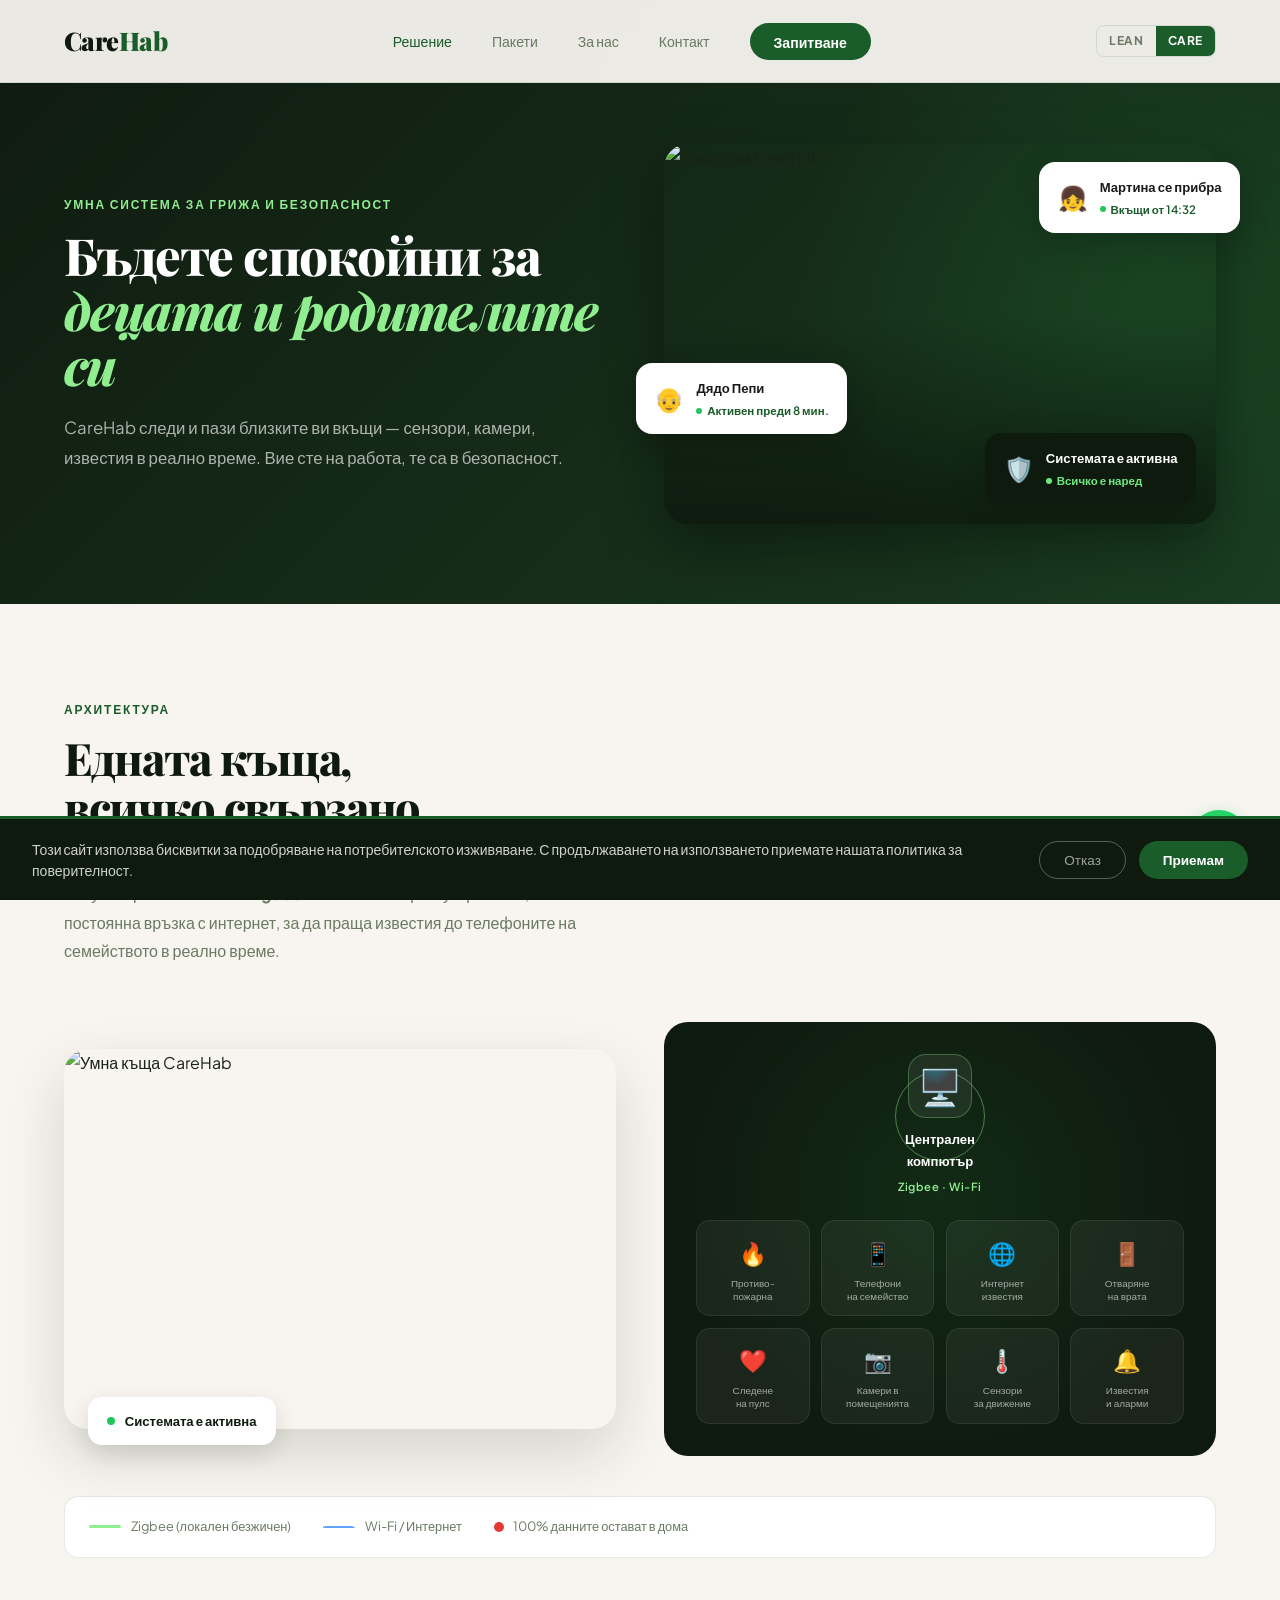
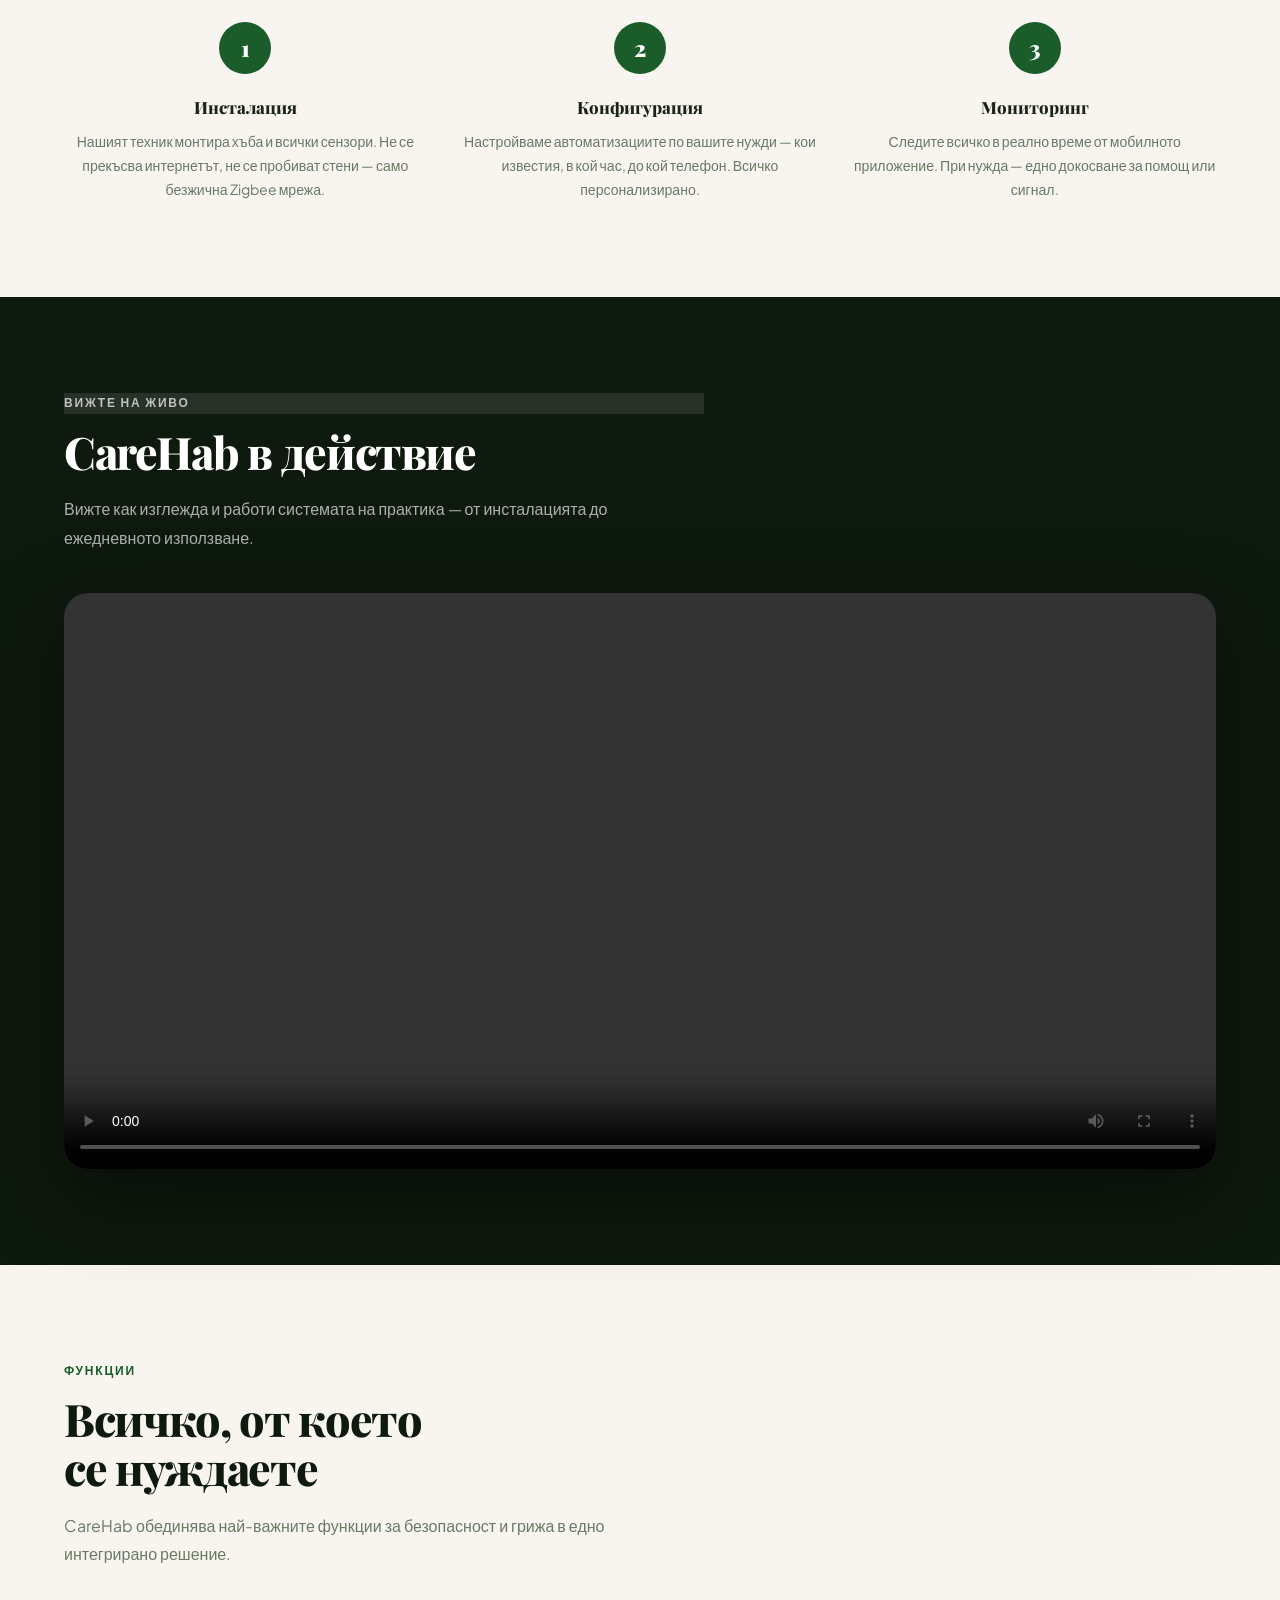
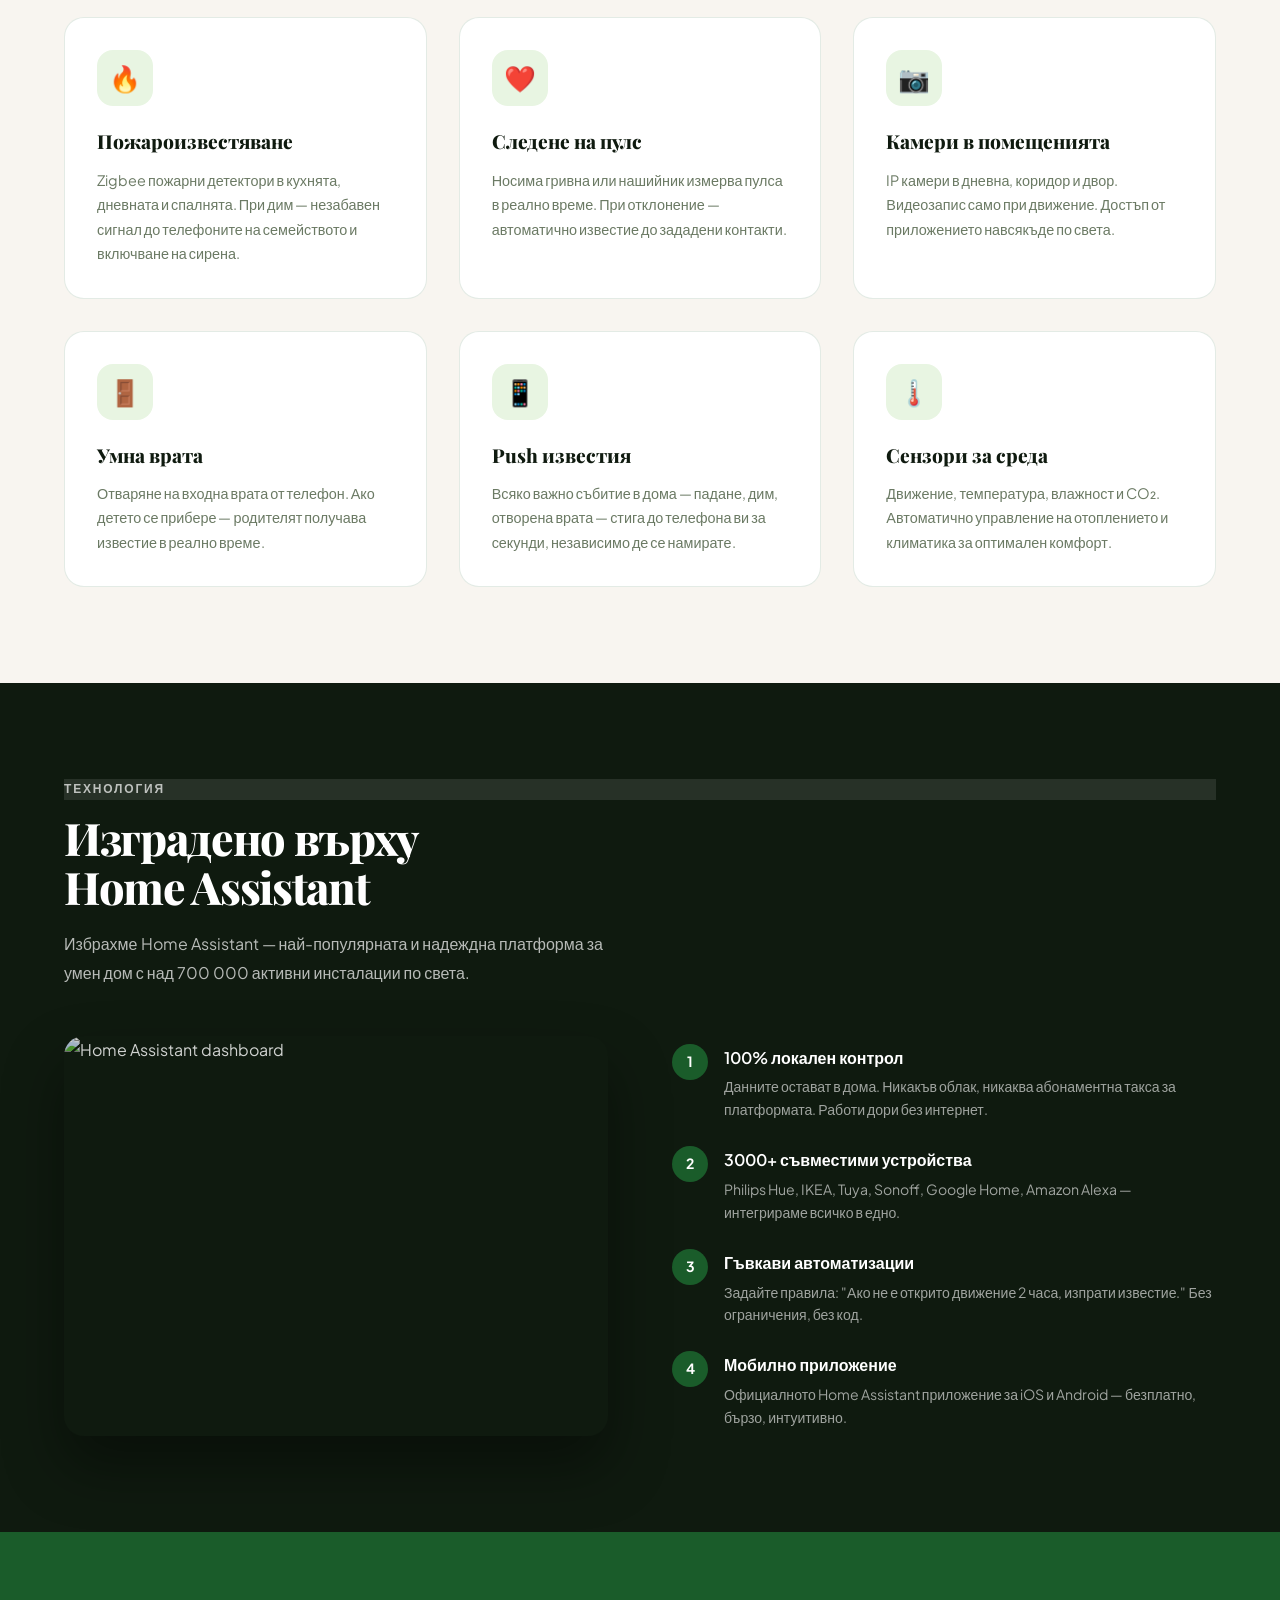
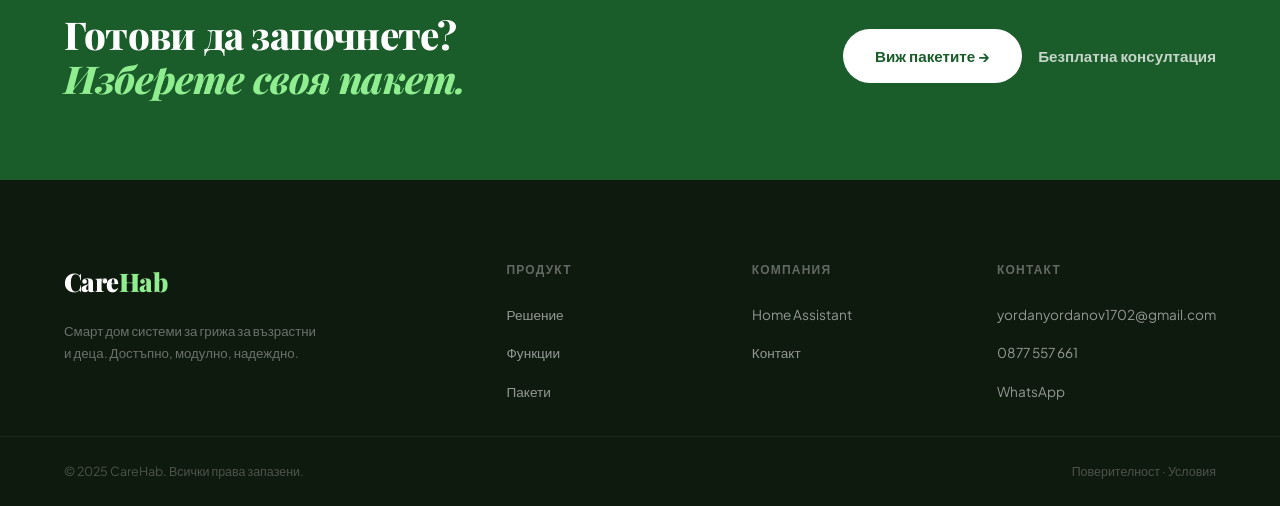
==== commit 7a05883b: "Admin: обновяване на index.html" ====
--- a/index.html
+++ b/index.html
@@ -16,6 +16,10 @@
 <script>window.dataLayer=window.dataLayer||[];function gtag(){dataLayer.push(arguments)}gtag('js',new Date());gtag('config','G-Q569DS673V');</script>
 <link href="https://fonts.googleapis.com/css2?family=Playfair+Display:wght@700;800;900&family=Plus+Jakarta+Sans:wght@300;400;500;600&display=swap" rel="stylesheet">
 <link rel="stylesheet" href="css/shared.css">
+<span id="ch-img-hero" style="display:none"><!-- EDIT:img_hero -->https://images.unsplash.com/photo-1570129477492-45c003edd2be?w=900&amp;q=85<!-- /EDIT:img_hero --></span>
+<span id="ch-img-hiw" style="display:none"><!-- EDIT:img_hiw -->https://images.unsplash.com/photo-1570129477492-45c003edd2be?w=800&amp;q=85<!-- /EDIT:img_hiw --></span>
+<span id="ch-img-ha" style="display:none"><!-- EDIT:img_ha -->https://images.unsplash.com/photo-1558002038-1055907df827?w=800&amp;q=85<!-- /EDIT:img_ha --></span>
+<script>document.addEventListener('DOMContentLoaded',function(){['hero','hiw','ha'].forEach(function(k){var s=document.getElementById('ch-img-'+k);var img=document.querySelector('[data-img="'+k+'"]');if(s&&img)img.src=s.textContent.trim();});});</script>
 <style>
 /* HERO 2-COL OVERRIDE */
 .page-hero { display: grid; grid-template-columns: 1fr 1fr; gap: 3rem; align-items: center; padding: 9rem 5% 5rem; }
@@ -138,14 +142,14 @@
 
   <div class="page-hero-visual">
     <div class="phv-card">
-      <img src="https://images.unsplash.com/photo-1570129477492-45c003edd2be?w=900&q=85" alt="Умен дом CareHab">
+      <img data-img="hero" src="https://images.unsplash.com/photo-1570129477492-45c003edd2be?w=900&q=85" alt="Умен дом CareHab">
     </div>
 
     <!-- Elder badge -->
     <div class="phv-badge phv-b1">
       <div class="phv-badge-icon">👴</div>
       <div>
-        <div class="phv-badge-name"><!-- EDIT:badge_elder_name -->Дядо Петър<!-- /EDIT:badge_elder_name --></div>
+        <div class="phv-badge-name"><!-- EDIT:badge_elder_name -->Дядо Пепи<!-- /EDIT:badge_elder_name --></div>
         <div class="phv-badge-status"><!-- EDIT:badge_elder_status -->Активен преди 8 мин.<!-- /EDIT:badge_elder_status --></div>
       </div>
     </div>
@@ -173,13 +177,13 @@
 <!-- КАК РАБОТИ — ДЕТАЙЛНО -->
 <section class="section howitworks-section" id="howitworks">
   <div style="max-width:640px;">
-    <div class="section-tag">Архитектура</div>
+    <div class="section-tag"><!-- EDIT:hiw_tag -->Архитектура<!-- /EDIT:hiw_tag --></div>
     <h2 class="section-h"><!-- EDIT:hiw_title -->Едната къща,<br>всичко свързано<!-- /EDIT:hiw_title --></h2>
     <p class="section-p"><!-- EDIT:hiw_text -->В дома инсталираме един малък компютър — сърцето на системата. Той комуникира безжично по <strong>Zigbee</strong> с всички сензори и устройства, и има постоянна връзка с интернет, за да праща известия до телефоните на семейството в реално време.<!-- /EDIT:hiw_text --></p>
   </div>
   <div class="hiw-layout">
     <div class="hiw-photo-wrap">
-      <img src="https://images.unsplash.com/photo-1570129477492-45c003edd2be?w=800&q=85" alt="Умна къща CareHab" class="hiw-photo">
+      <img data-img="hiw" src="https://images.unsplash.com/photo-1570129477492-45c003edd2be?w=800&q=85" alt="Умна къща CareHab" class="hiw-photo">
       <div class="hiw-photo-badge"><span class="hiw-badge-dot"></span> Системата е активна</div>
     </div>
     <div class="hiw-diagram">
@@ -231,7 +235,7 @@
 <!-- ВИДЕО -->
 <section class="section video-section" id="video">
   <div style="max-width:640px;">
-    <div class="section-tag">Вижте на живо</div>
+    <div class="section-tag"><!-- EDIT:video_tag -->Вижте на живо<!-- /EDIT:video_tag --></div>
     <h2 class="section-h"><!-- EDIT:video_title -->CareHab в действие<!-- /EDIT:video_title --></h2>
     <p class="section-p"><!-- EDIT:video_text -->Вижте как изглежда и работи системата на практика — от инсталацията до ежедневното използване.<!-- /EDIT:video_text --></p>
   </div>
@@ -246,7 +250,7 @@
 <!-- ФУНКЦИИ -->
 <section class="section features-section" id="features">
   <div style="max-width:600px;">
-    <div class="section-tag">Функции</div>
+    <div class="section-tag"><!-- EDIT:features_tag -->Функции<!-- /EDIT:features_tag --></div>
     <h2 class="section-h"><!-- EDIT:features_title -->Всичко, от което<br>се нуждаете<!-- /EDIT:features_title --></h2>
     <p class="section-p"><!-- EDIT:features_text -->CareHab обединява най-важните функции за безопасност и грижа в едно интегрирано решение.<!-- /EDIT:features_text --></p>
   </div>
@@ -286,12 +290,12 @@
 
 <!-- HOME ASSISTANT -->
 <section class="section ha-section" id="ha">
-  <div class="section-tag">Технология</div>
+  <div class="section-tag"><!-- EDIT:ha_tag -->Технология<!-- /EDIT:ha_tag --></div>
   <h2 class="section-h"><!-- EDIT:ha_title -->Изградено върху<br>Home Assistant<!-- /EDIT:ha_title --></h2>
   <p class="section-p"><!-- EDIT:ha_text -->Избрахме Home Assistant — най-популярната и надеждна платформа за умен дом с над 700 000 активни инсталации по света.<!-- /EDIT:ha_text --></p>
   <div class="ha-grid">
     <div class="ha-img">
-      <img src="https://images.unsplash.com/photo-1558002038-1055907df827?w=800&q=85" alt="Home Assistant dashboard">
+      <img data-img="ha" src="https://images.unsplash.com/photo-1558002038-1055907df827?w=800&q=85" alt="Home Assistant dashboard">
     </div>
     <div class="ha-points"><!-- EDIT:ha_points -->
       <div class="ha-point">
@@ -339,7 +343,7 @@
 <footer>
   <div class="footer-brand">
     <a href="index.html" class="logo">Care<span>Hab</span></a>
-    <p>Смарт дом системи за грижа за възрастни и деца. Достъпно, модулно, надеждно.</p>
+    <p><!-- EDIT:footer_desc -->Смарт дом системи за грижа за възрастни и деца. Достъпно, модулно, надеждно.<!-- /EDIT:footer_desc --></p>
   </div>
   <div>
     <h4>Продукт</h4>
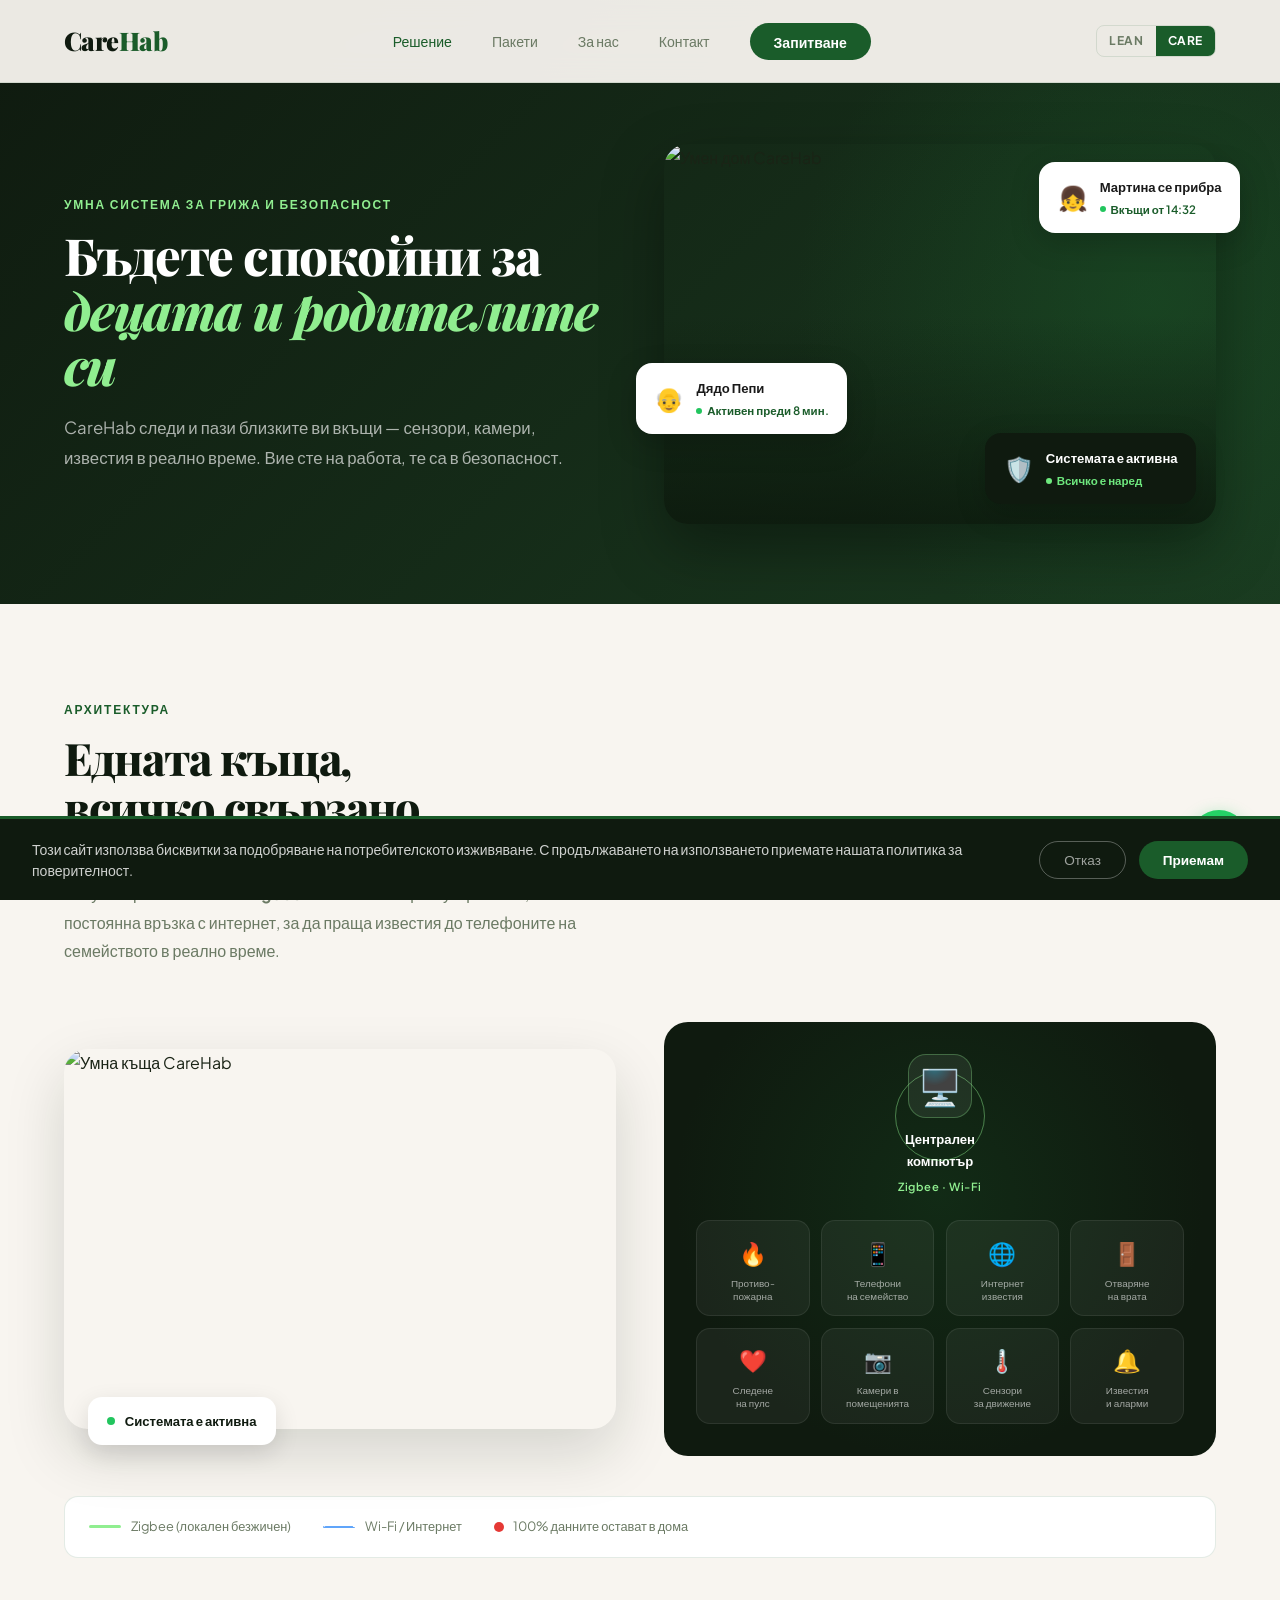
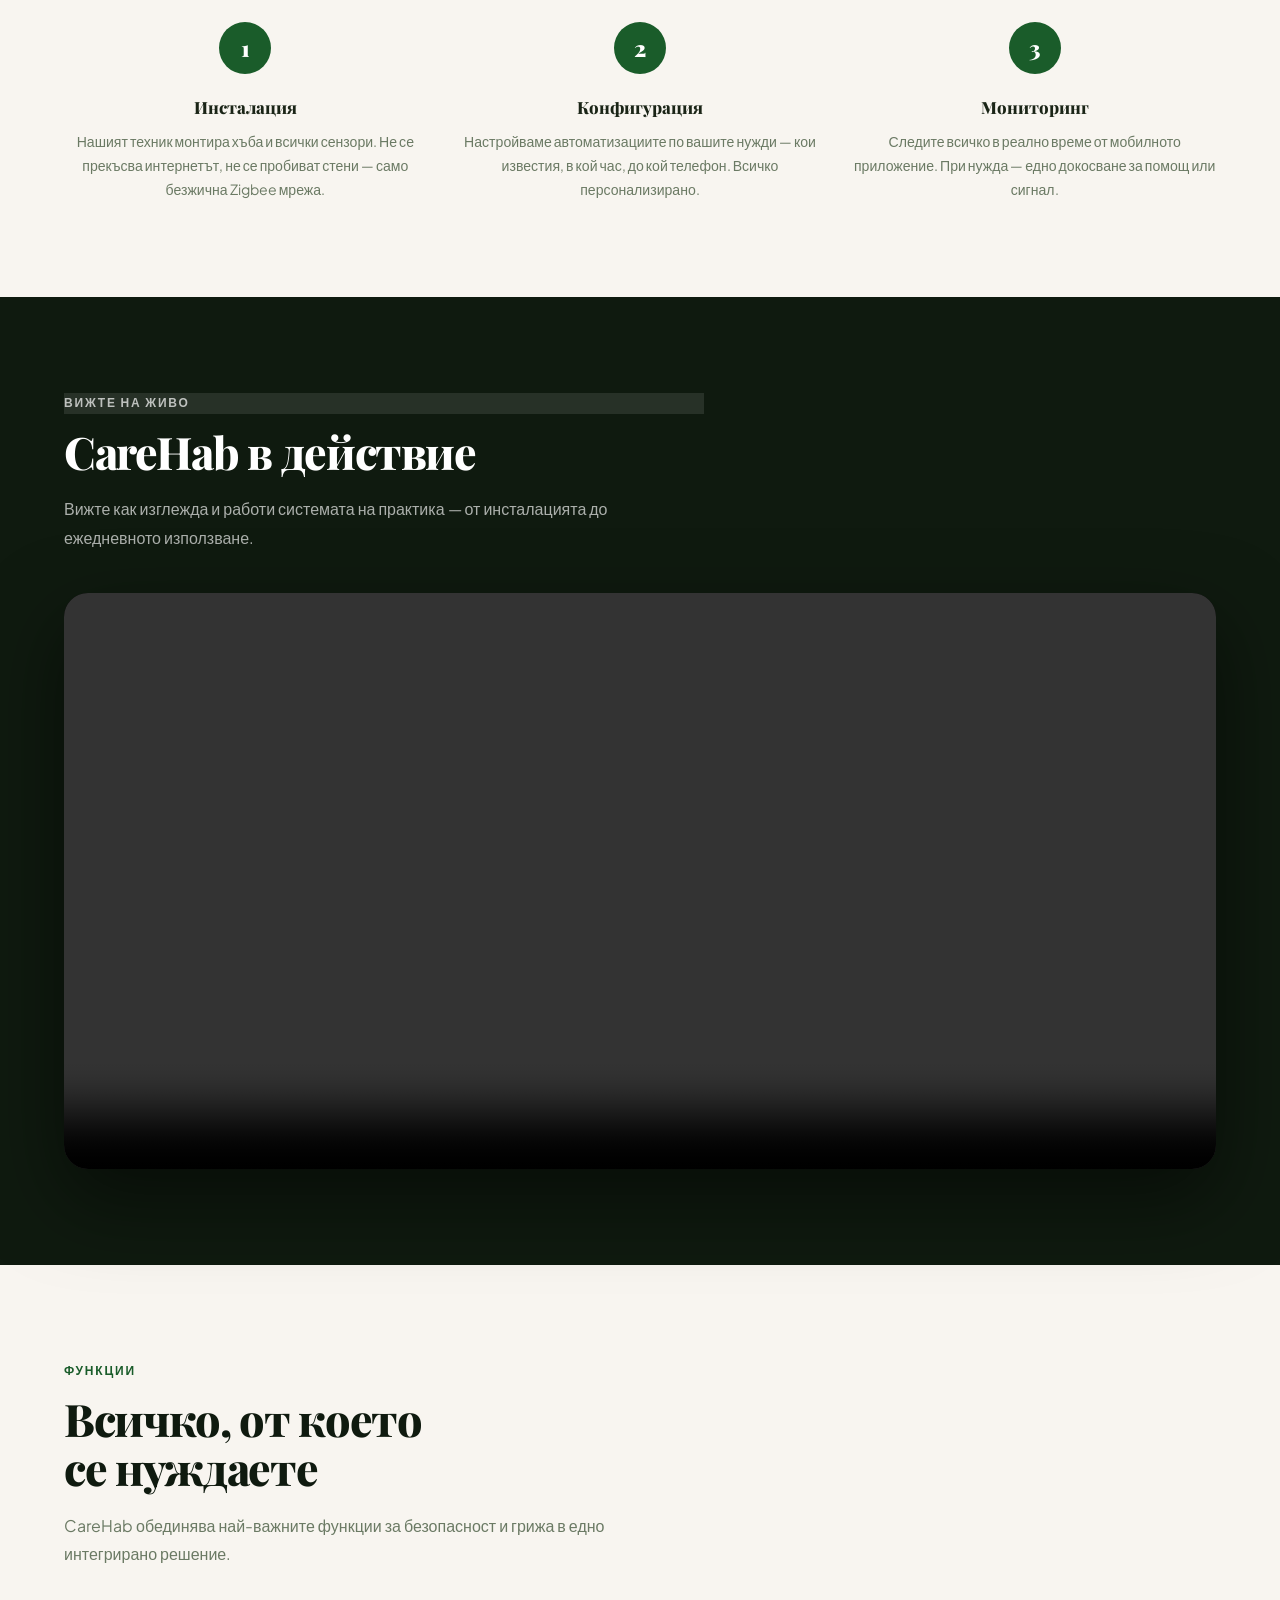
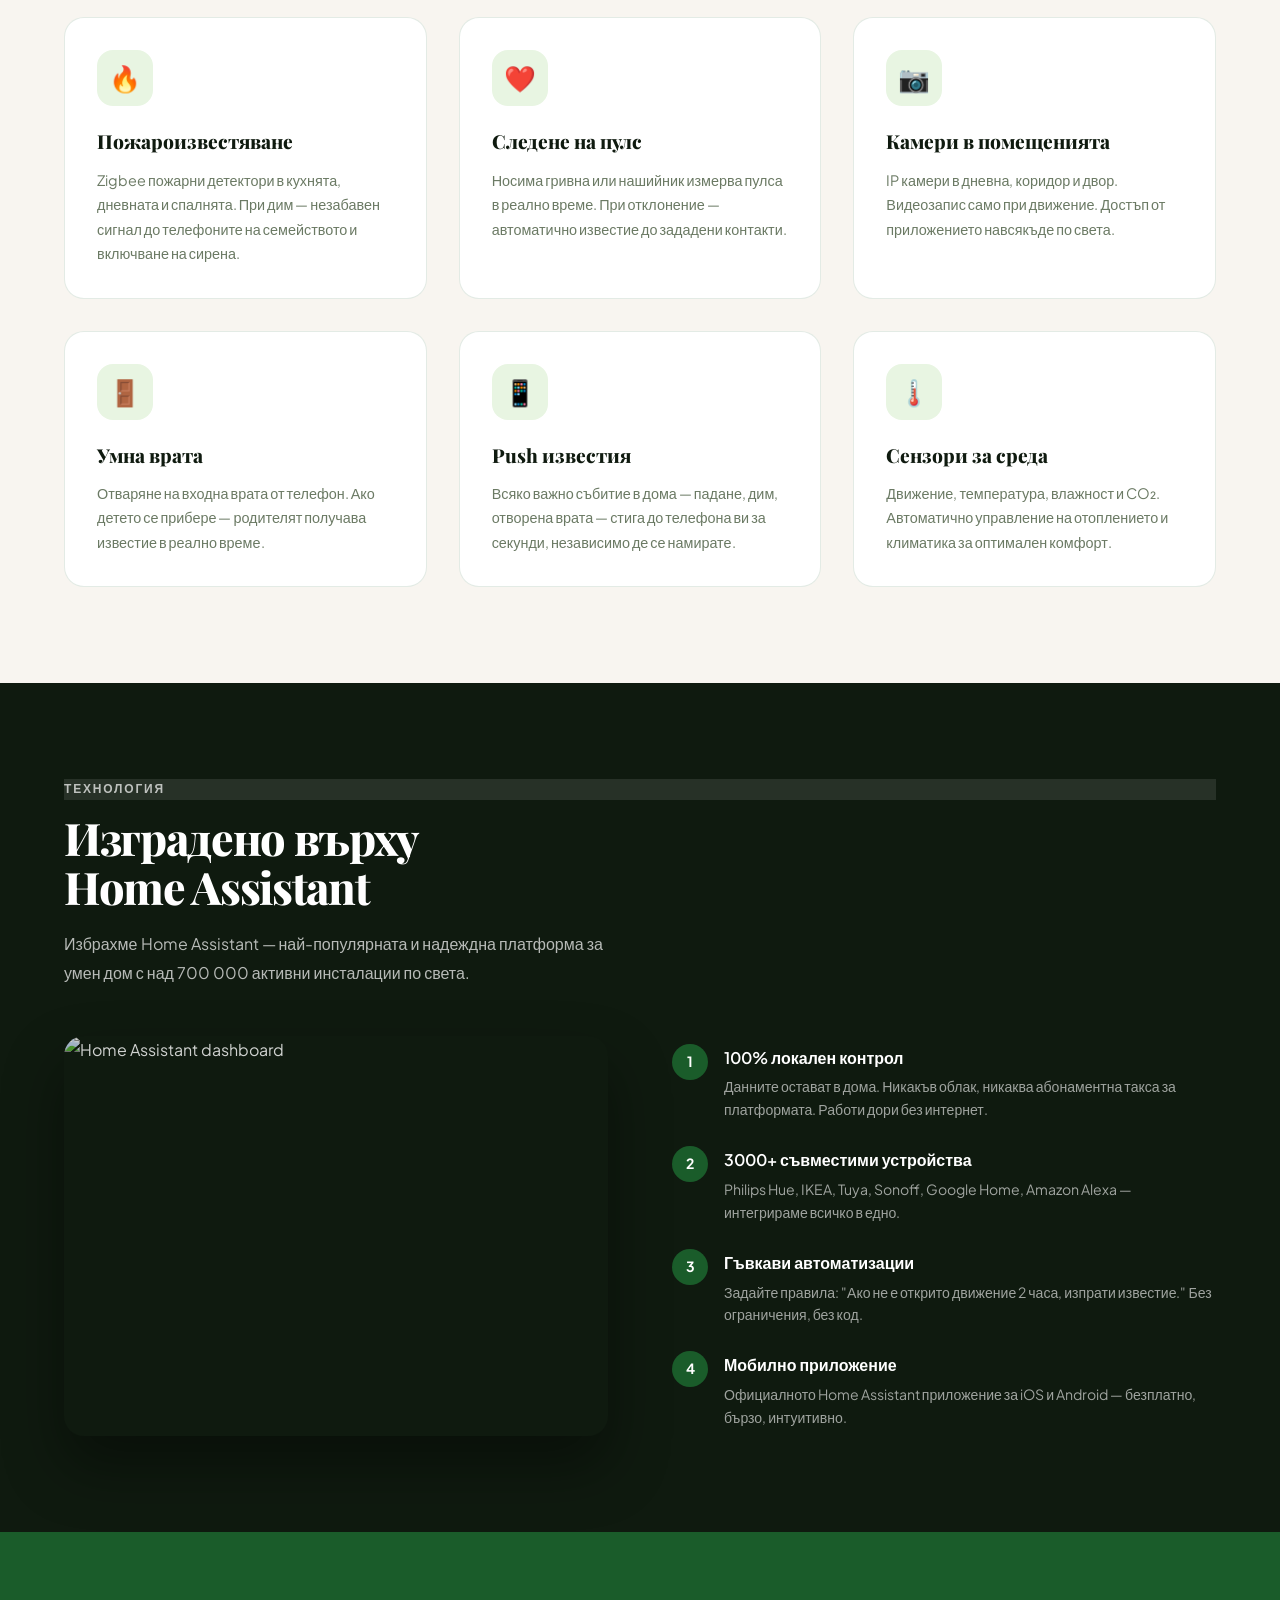
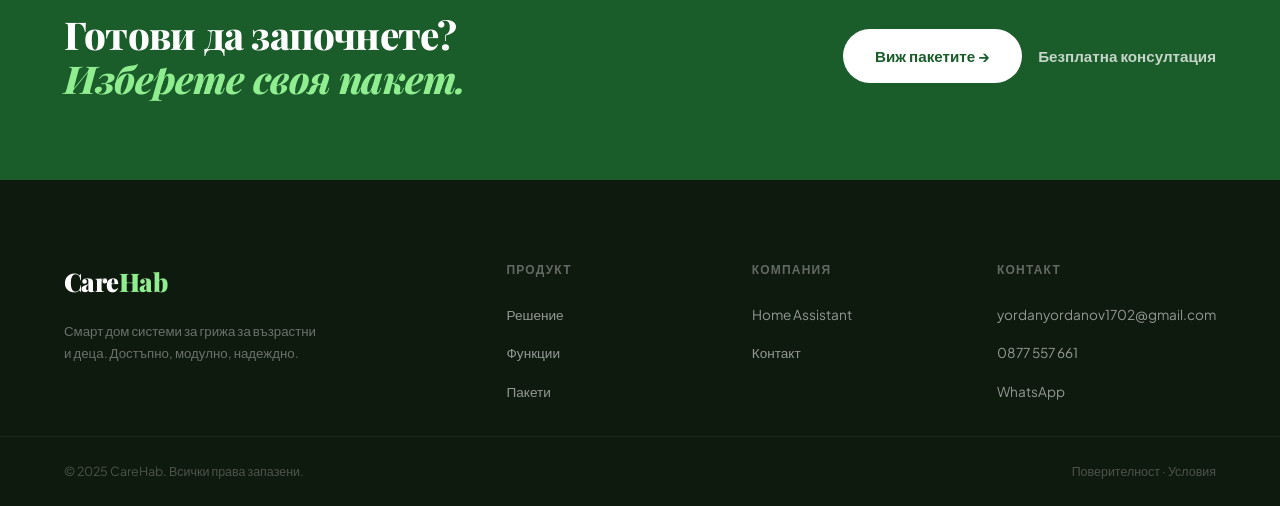
==== commit 073683c6: "Show hero badges on mobile (was display:none)" ====
--- a/index.html
+++ b/index.html
@@ -42,8 +42,14 @@
 @keyframes float-in { from { opacity:0; transform:translateY(10px); } to { opacity:1; transform:none; } }
 .phv-hub { position: absolute; bottom: 95px; right: -24px; width: 52px; height: 52px; background: var(--green); border-radius: 14px; display: flex; align-items: center; justify-content: center; font-size: 1.5rem; box-shadow: 0 8px 20px rgba(26,92,42,.5); z-index: 2; animation: float-in .5s .15s ease both; }
 @media (max-width: 860px) {
-  .page-hero { grid-template-columns: 1fr; }
-  .page-hero-visual { display: none; }
+  .page-hero { grid-template-columns: 1fr; gap: 2rem; padding: 7rem 5% 3rem; }
+  .page-hero-visual { display: block; }
+  .phv-card img { height: 240px; }
+  .phv-b1 { bottom: 60px; left: 8px; min-width: 160px; }
+  .phv-b2 { top: 12px; right: 8px; min-width: 160px; }
+  .phv-b3 { bottom: 12px; right: 8px; min-width: 150px; }
+  .phv-badge { padding: .65rem .9rem; }
+  .phv-badge-icon { font-size: 1.2rem; }
 }
 
 /* VIDEO */
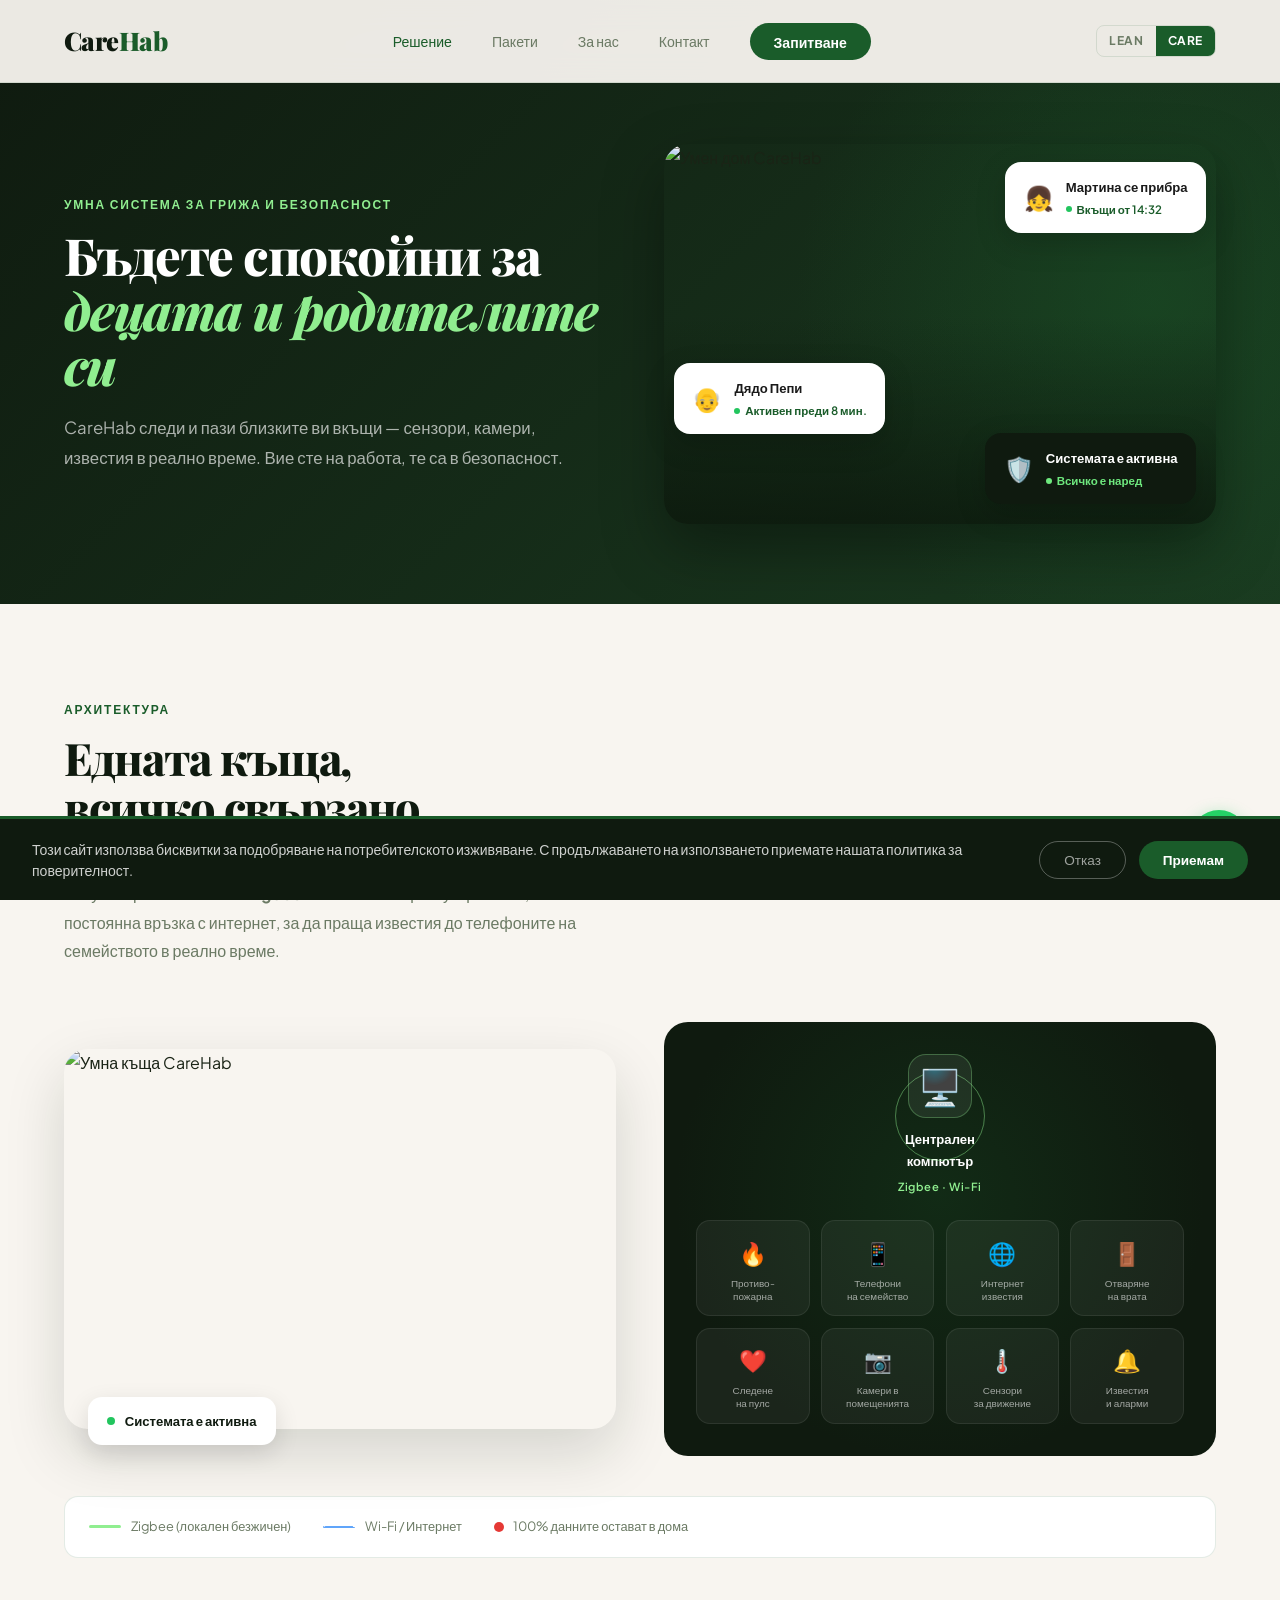
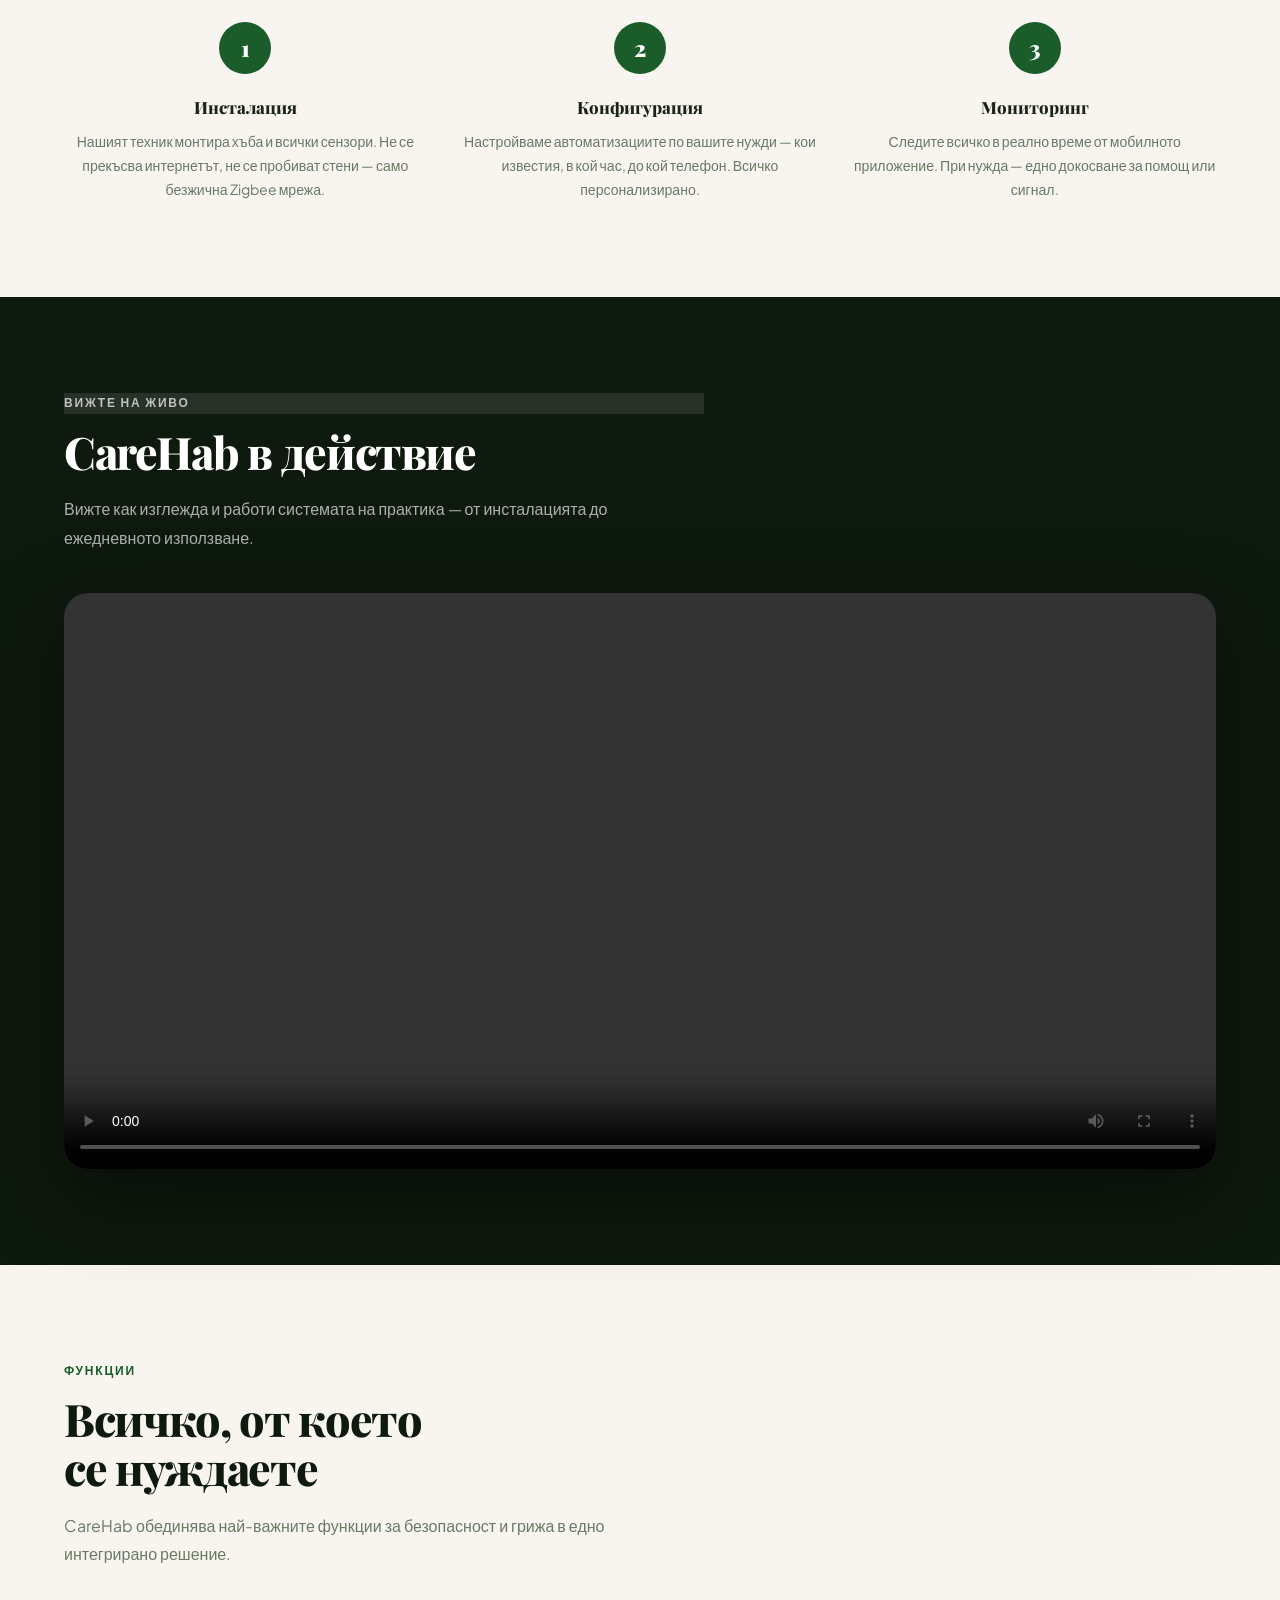
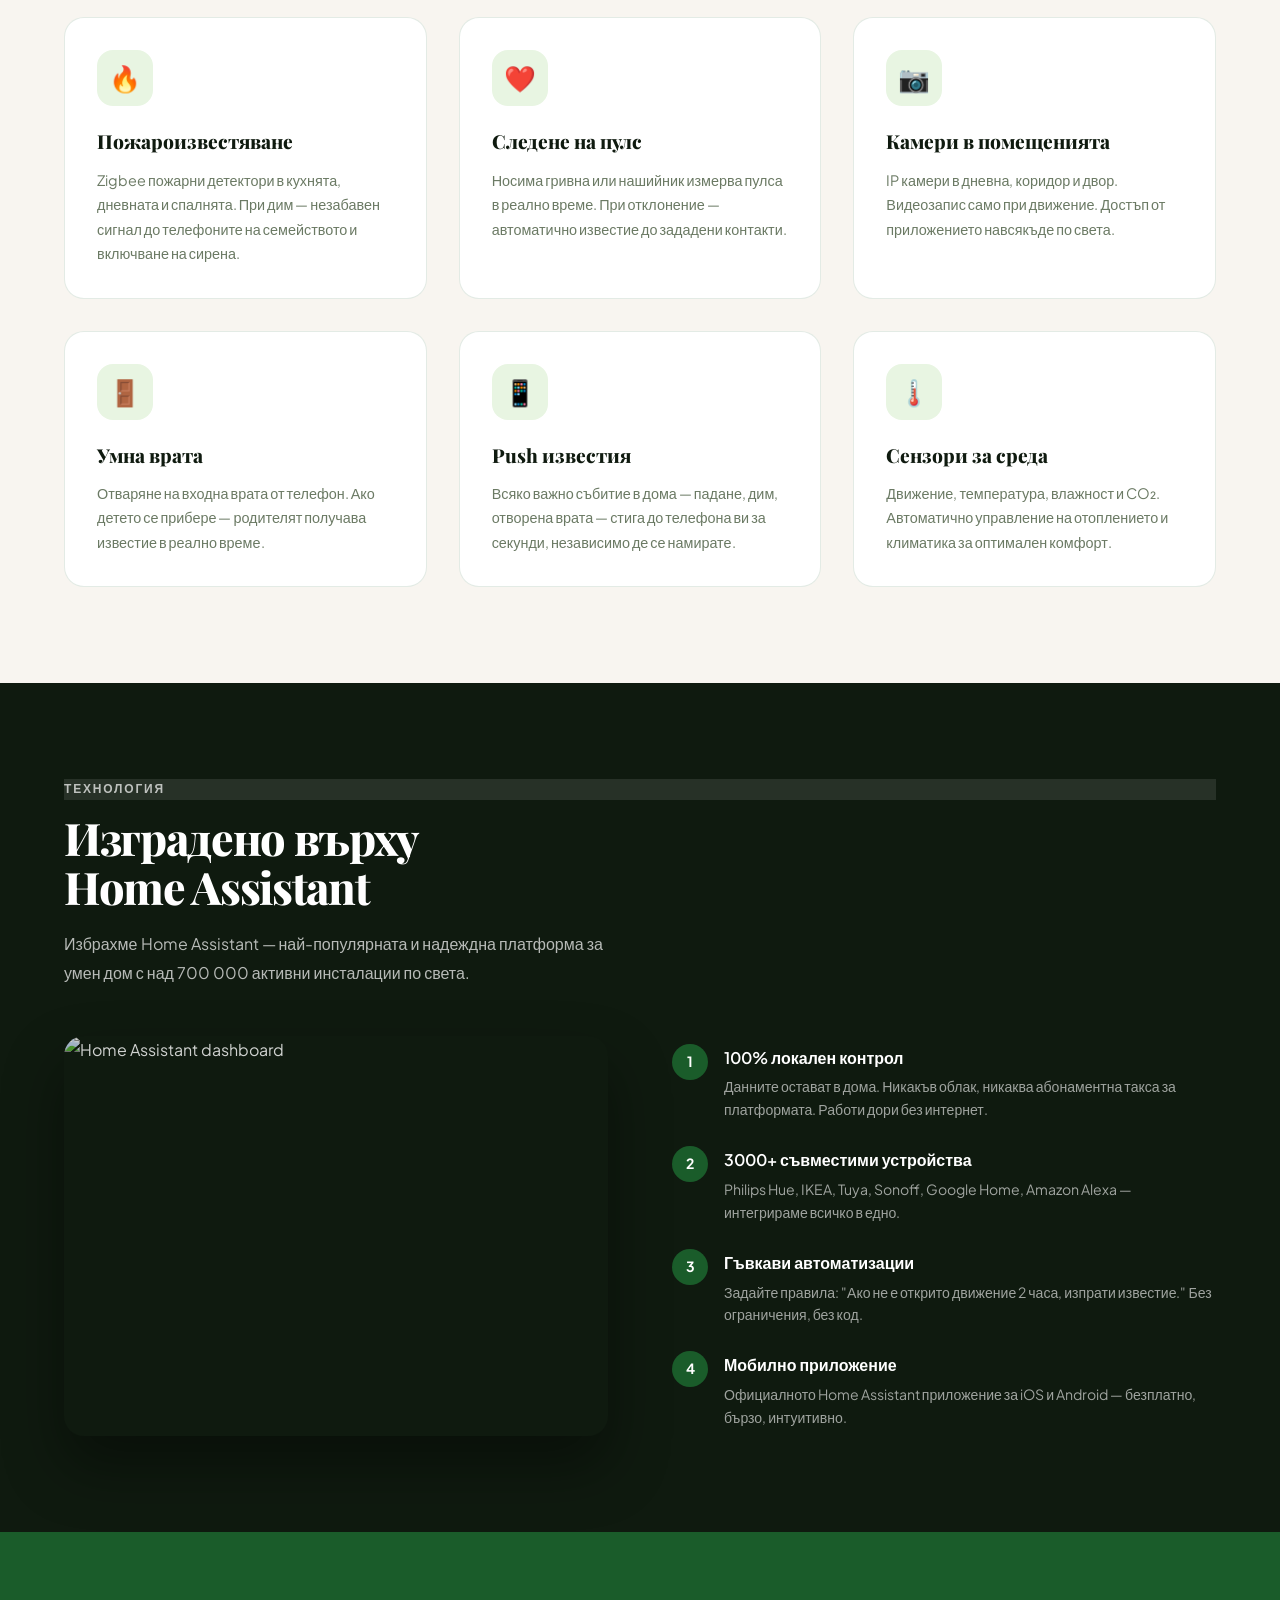
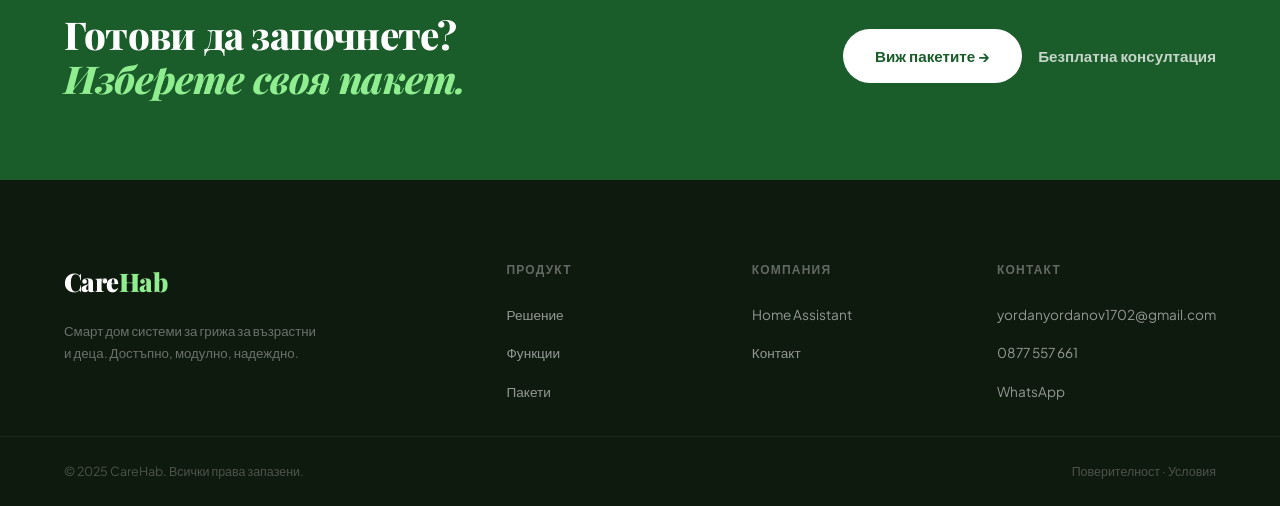
==== commit 01675a76: "Fix badge clipping - keep inside overflow:hidden bounds" ====
--- a/index.html
+++ b/index.html
@@ -33,8 +33,8 @@
 .phv-badge-name { font-size: .82rem; font-weight: 700; color: #1a1a1a; margin-bottom: .1rem; }
 .phv-badge-status { font-size: .72rem; color: #1a5c2a; font-weight: 600; display: flex; align-items: center; gap: .3rem; }
 .phv-badge-status::before { content:''; width: 6px; height: 6px; border-radius: 50%; background: #22c55e; display: inline-block; }
-.phv-b1 { bottom: 90px; left: -28px; animation-delay: .1s; }
-.phv-b2 { top: 18px; right: -24px; animation-delay: .25s; }
+.phv-b1 { bottom: 90px; left: 10px; animation-delay: .1s; }
+.phv-b2 { top: 18px; right: 10px; animation-delay: .25s; }
 .phv-b3 { bottom: 20px; right: 20px; background: var(--dark); animation-delay: .4s; }
 .phv-b3 .phv-badge-name { color: white; }
 .phv-b3 .phv-badge-status { color: #6ee87e; }
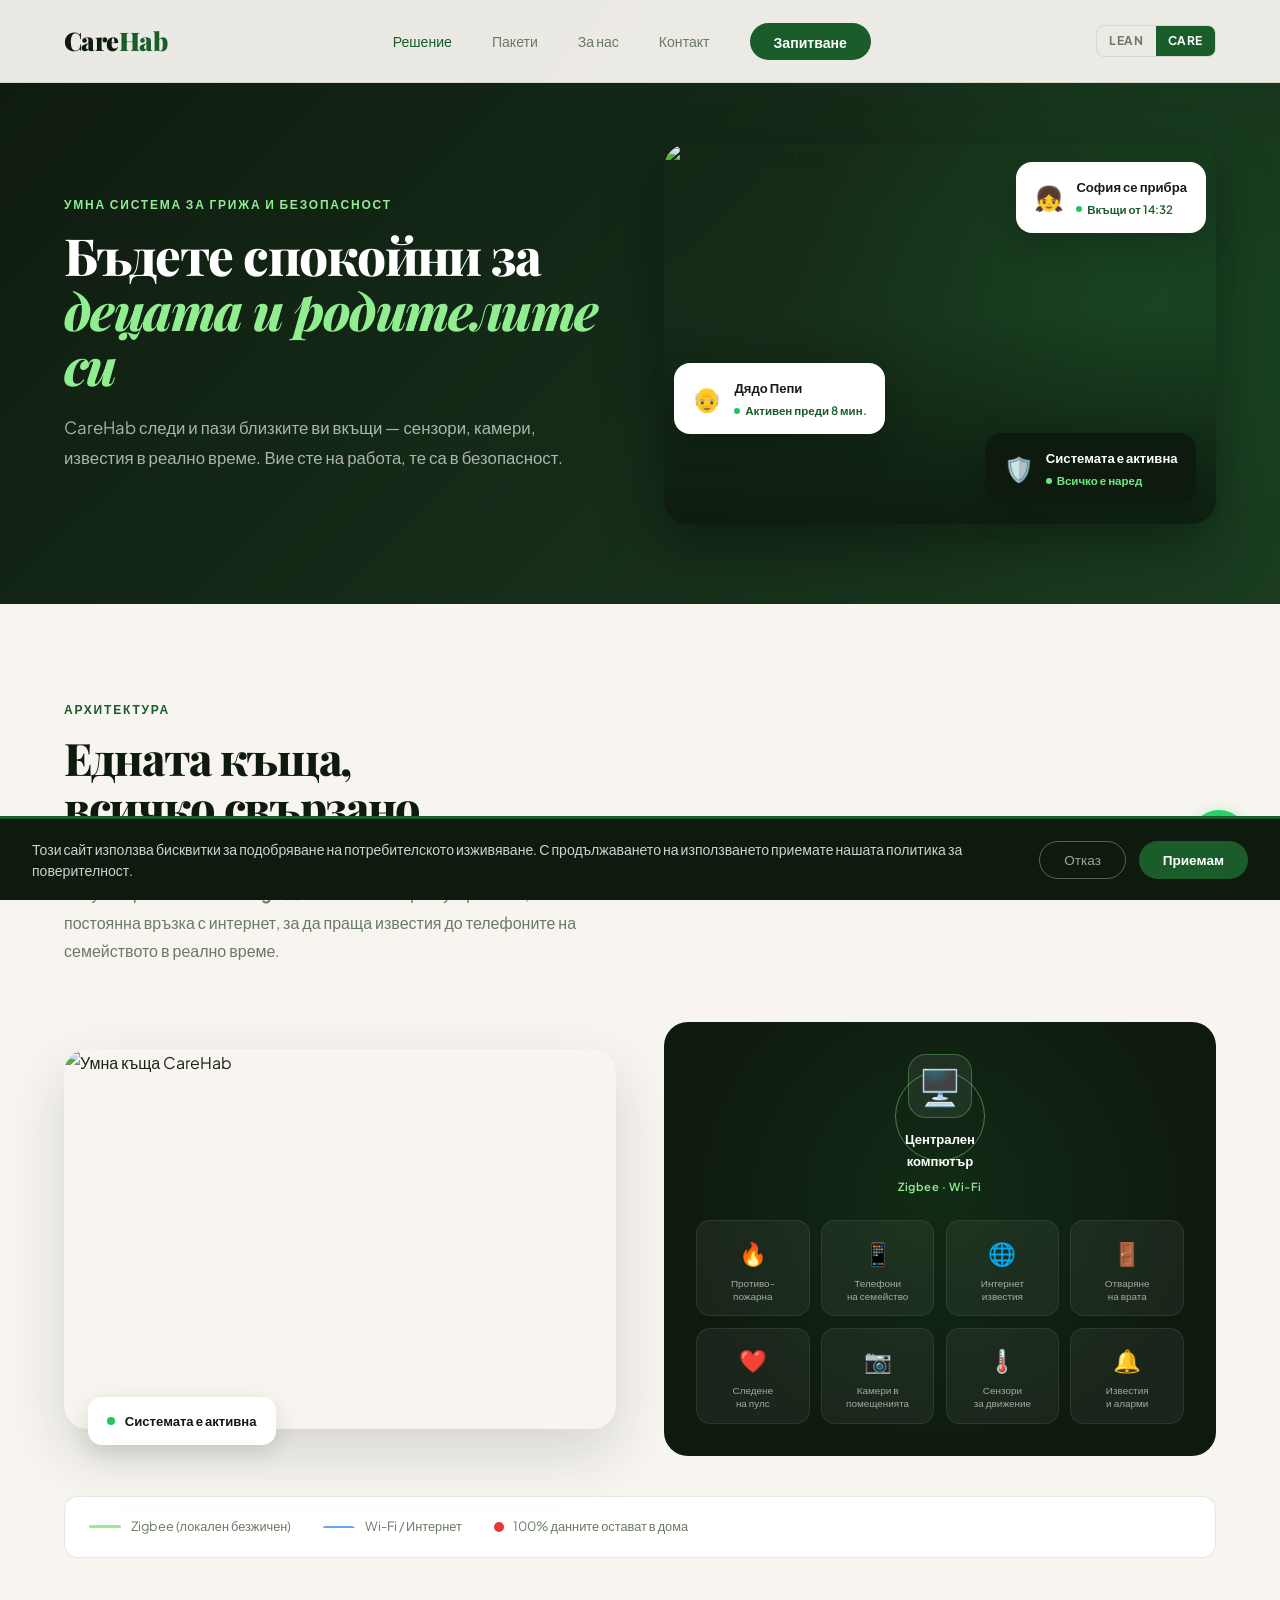
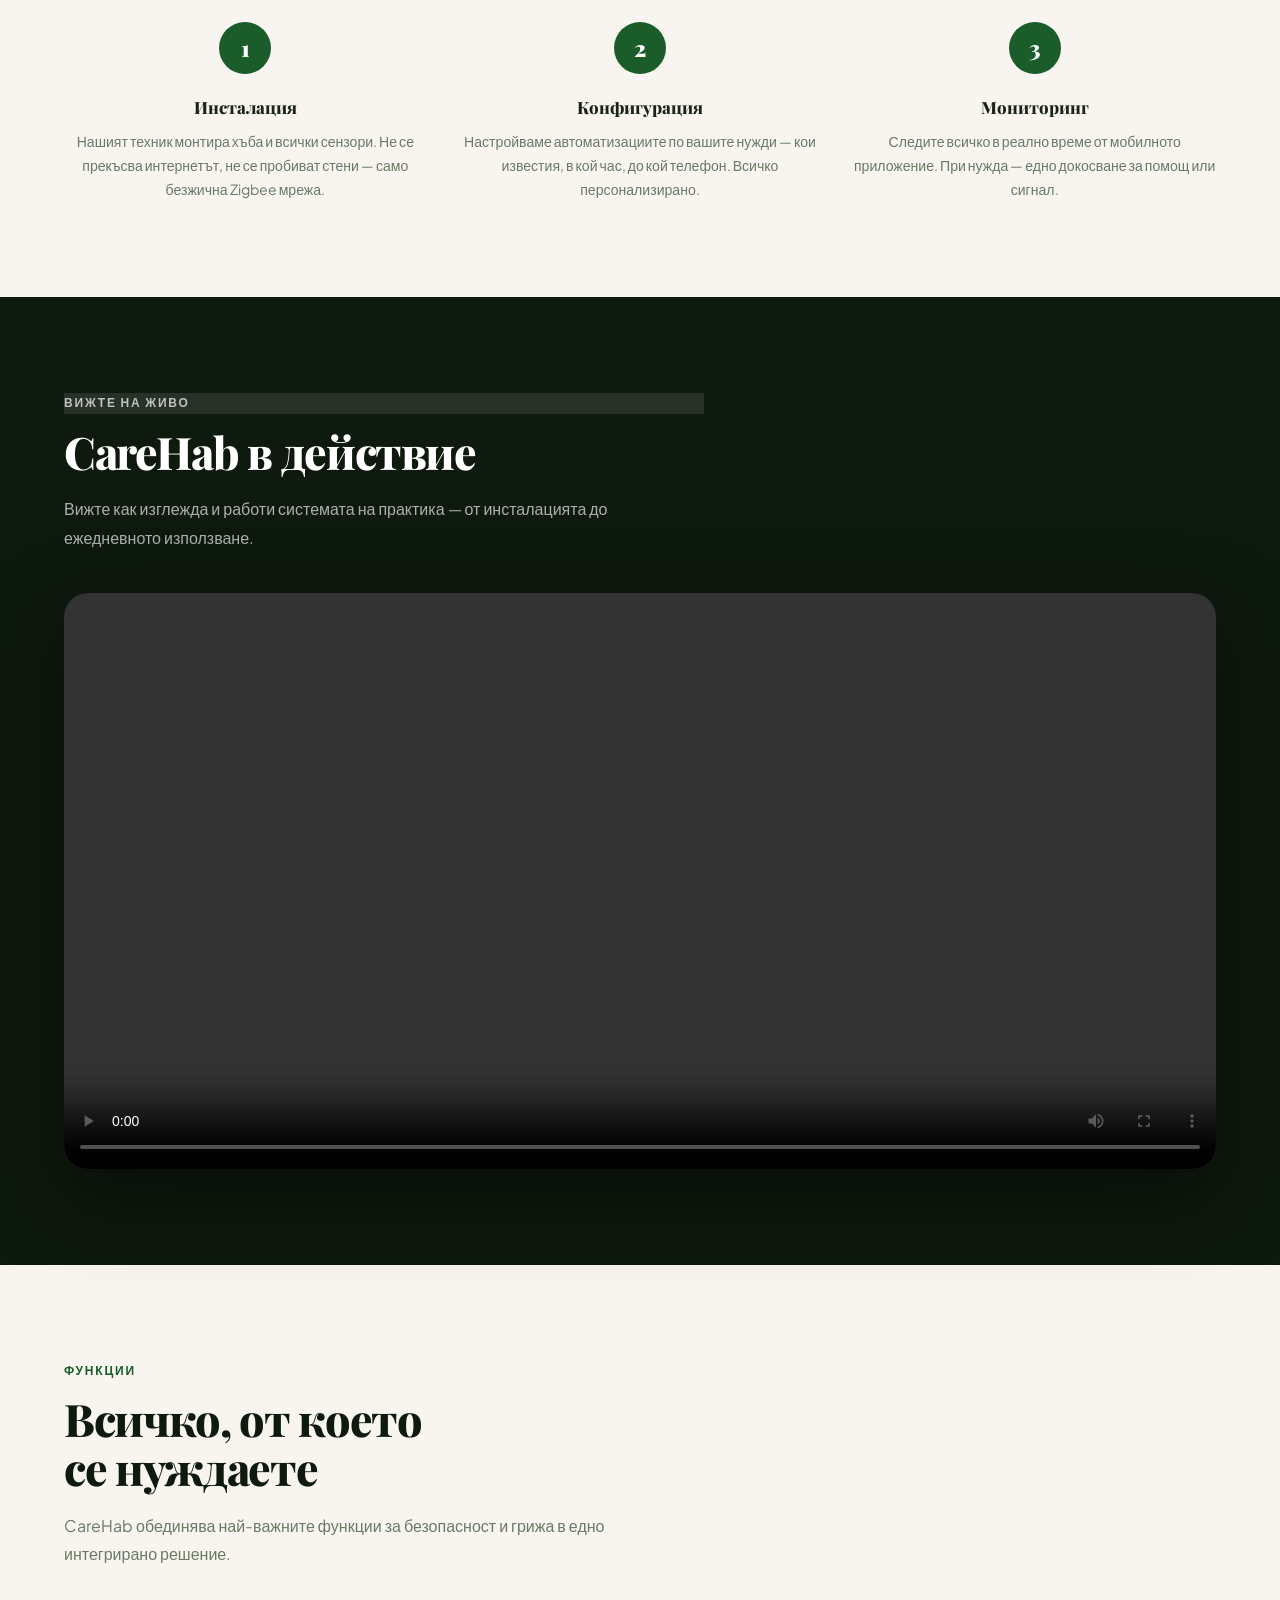
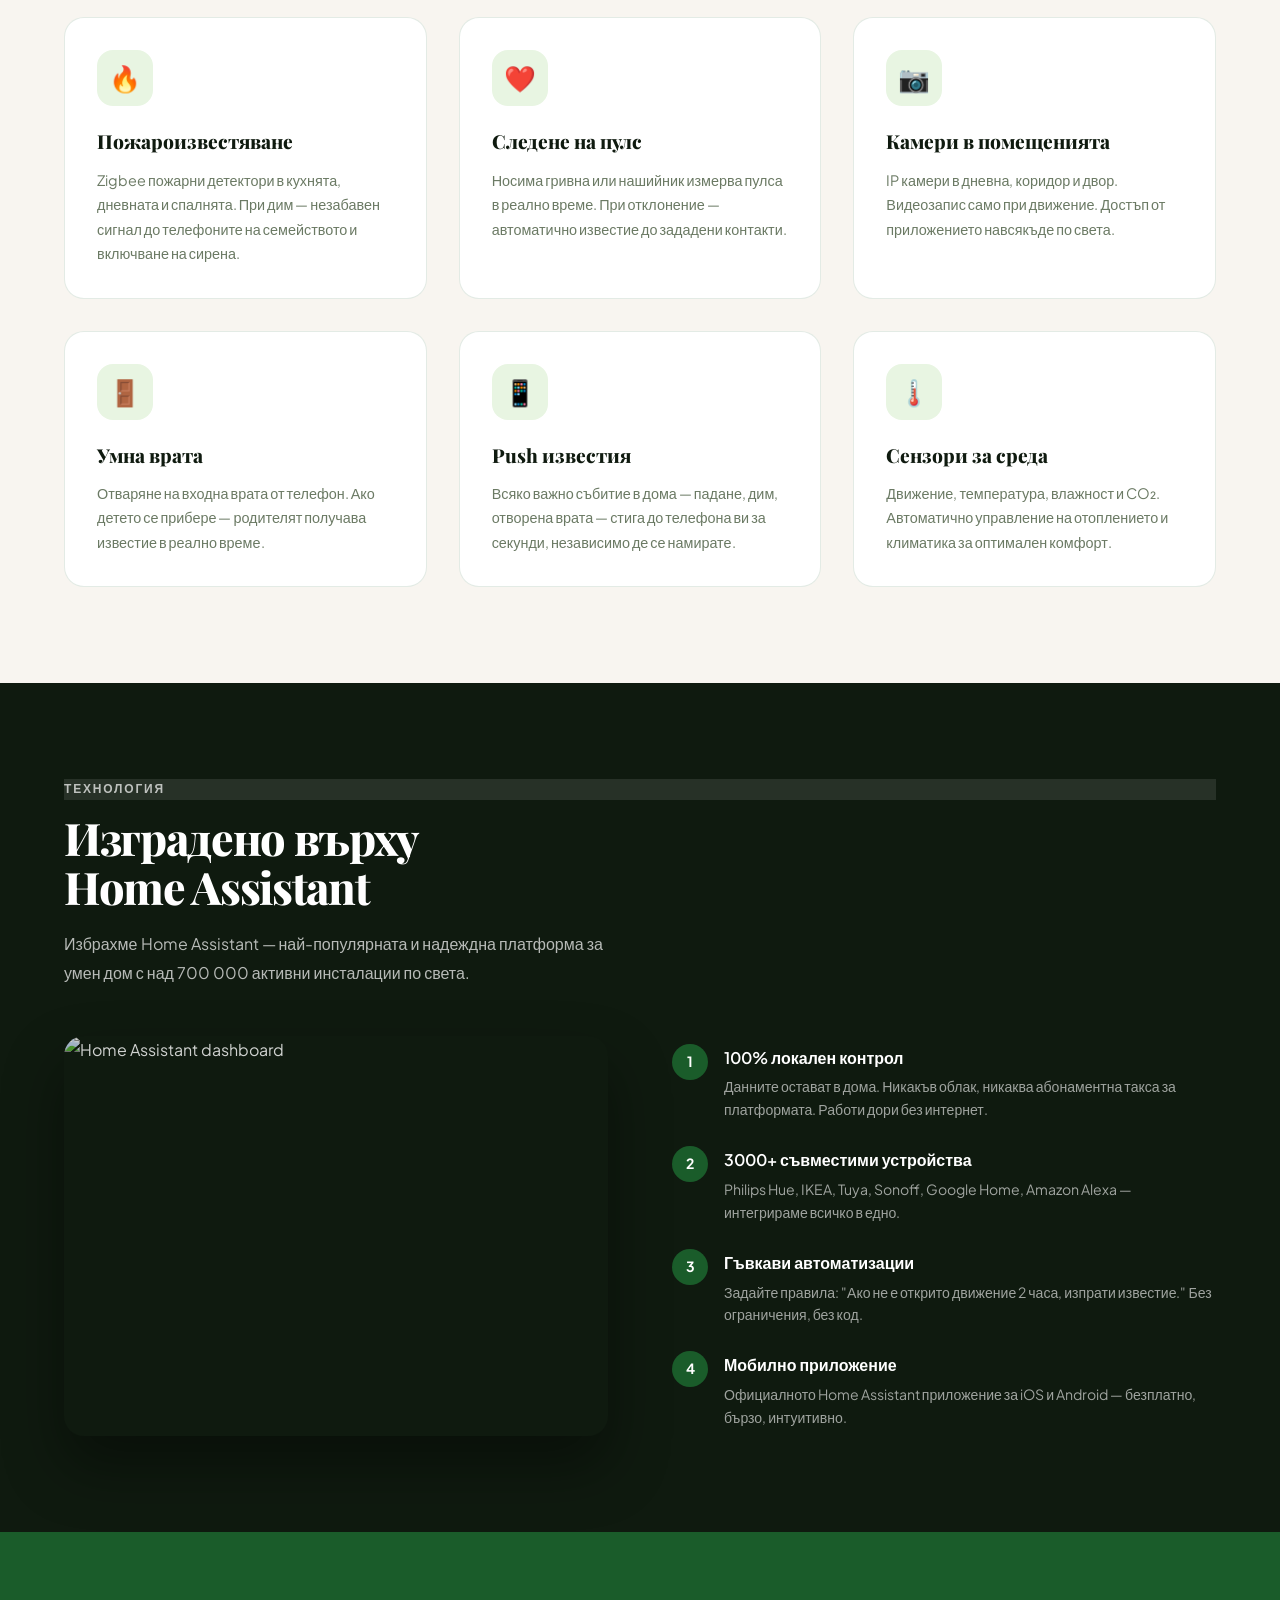
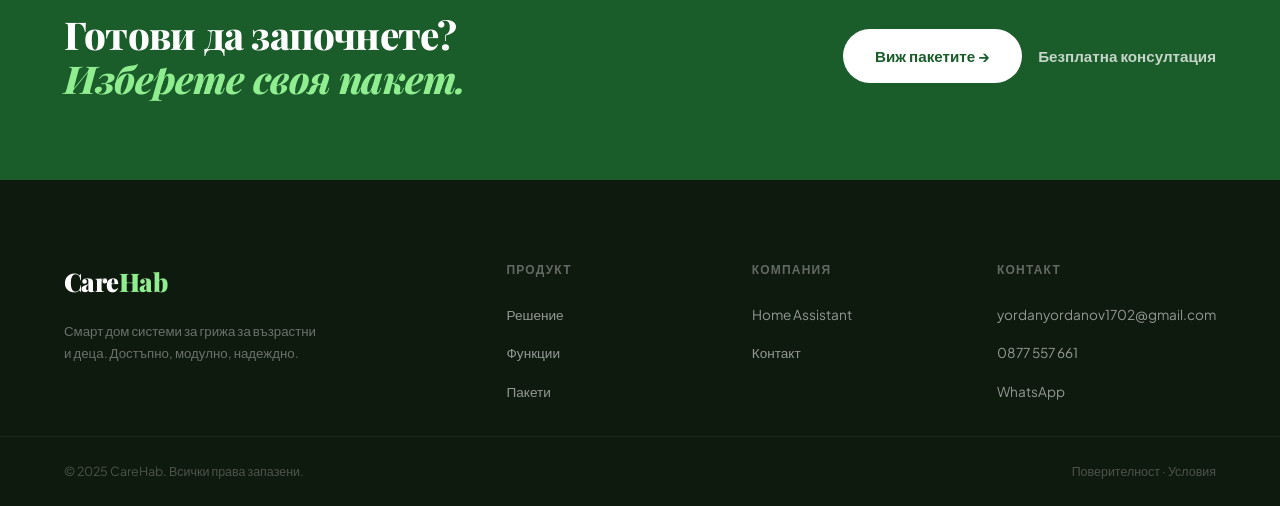
==== commit d91fd380: "Admin: обновяване на index.html" ====
--- a/index.html
+++ b/index.html
@@ -164,7 +164,7 @@
     <div class="phv-badge phv-b2">
       <div class="phv-badge-icon">👧</div>
       <div>
-        <div class="phv-badge-name"><!-- EDIT:badge_child_name -->Мартина се прибра<!-- /EDIT:badge_child_name --></div>
+        <div class="phv-badge-name"><!-- EDIT:badge_child_name -->София се прибра<!-- /EDIT:badge_child_name --></div>
         <div class="phv-badge-status"><!-- EDIT:badge_child_status -->Вкъщи от 14:32<!-- /EDIT:badge_child_status --></div>
       </div>
     </div>
